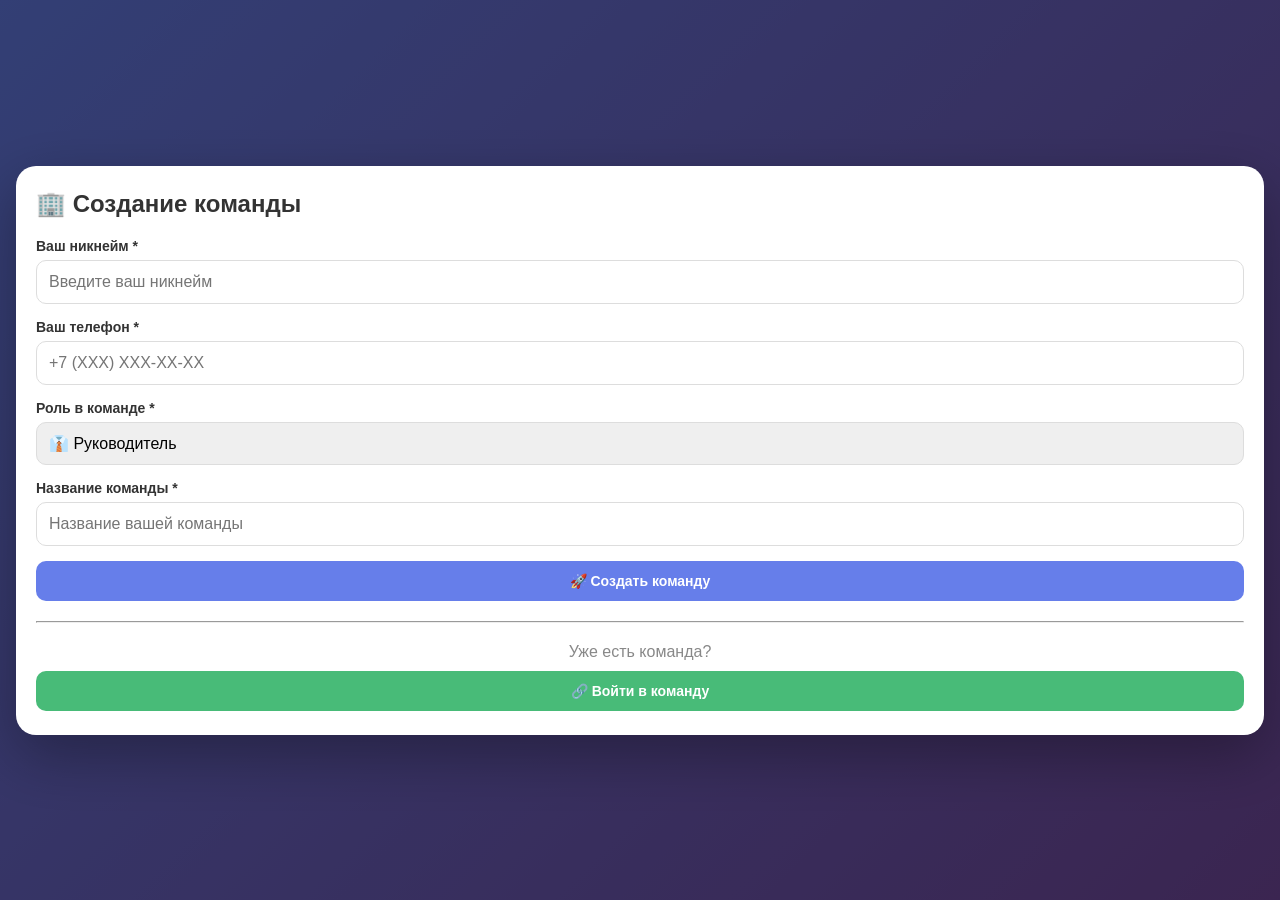
==== index.html @ 63c6baa4 "Rename tracker.html to index.html" ====
<!DOCTYPE html>
<html lang="ru">
<head>
    <meta charset="UTF-8">
    <meta name="viewport" content="width=device-width, initial-scale=1.0, maximum-scale=1.0, user-scalable=yes, viewport-fit=cover">
    <meta name="apple-mobile-web-app-capable" content="yes">
    <meta name="apple-mobile-web-app-status-bar-style" content="black-translucent">
    <title>Трекер задач - Мобильная версия</title>
    <style>
        * {
            margin: 0;
            padding: 0;
            box-sizing: border-box;
            -webkit-tap-highlight-color: transparent;
        }

        body {
            font-family: -apple-system, BlinkMacSystemFont, 'Segoe UI', Roboto, 'Helvetica Neue', Arial, sans-serif;
            background: linear-gradient(135deg, #667eea 0%, #764ba2 100%);
            min-height: 100vh;
            padding: 12px;
        }

        .container {
            max-width: 100%;
            margin: 0 auto;
        }

        /* Auth Modal */
        .modal {
            display: flex;
            position: fixed;
            top: 0;
            left: 0;
            width: 100%;
            height: 100%;
            background: rgba(0,0,0,0.5);
            z-index: 1000;
            justify-content: center;
            align-items: center;
            padding: 16px;
        }

        .modal-content {
            background: white;
            padding: 24px 20px;
            border-radius: 20px;
            max-width: 100%;
            width: 100%;
            max-height: 90vh;
            overflow-y: auto;
            box-shadow: 0 20px 60px rgba(0,0,0,0.3);
        }

        .modal-content h2 {
            margin-bottom: 20px;
            color: #333;
            font-size: 24px;
        }

        /* Header */
        .header {
            background: white;
            border-radius: 15px;
            padding: 16px;
            margin-bottom: 16px;
            box-shadow: 0 4px 15px rgba(0,0,0,0.1);
        }

        .header h1 {
            font-size: 20px;
            margin-bottom: 8px;
        }

        .user-info {
            display: flex;
            flex-wrap: wrap;
            gap: 10px;
            align-items: center;
            justify-content: space-between;
            margin-top: 8px;
        }

        .role-badge {
            padding: 6px 12px;
            border-radius: 20px;
            font-weight: bold;
            font-size: 12px;
            background: #667eea;
            color: white;
            display: inline-block;
        }

        button {
            padding: 12px 16px;
            border-radius: 10px;
            font-size: 14px;
            font-weight: 600;
            background: #667eea;
            color: white;
            border: none;
            cursor: pointer;
            transition: all 0.2s;
            width: 100%;
            -webkit-appearance: none;
        }

        button:active {
            transform: scale(0.98);
        }

        button.danger {
            background: #e53e3e;
        }

        button.success {
            background: #48bb78;
        }

        button.warning {
            background: #ed8936;
        }

        button.secondary {
            background: #718096;
        }

        input, textarea, select {
            padding: 12px;
            border: 1px solid #ddd;
            border-radius: 10px;
            font-size: 16px;
            width: 100%;
            -webkit-appearance: none;
            font-family: inherit;
        }

        textarea {
            resize: vertical;
            min-height: 80px;
        }

        /* Main layout - мобильная версия */
        .main-content {
            display: flex;
            flex-direction: column;
            gap: 16px;
        }

        /* Task sections */
        .task-section {
            background: white;
            border-radius: 15px;
            padding: 16px;
            box-shadow: 0 4px 15px rgba(0,0,0,0.1);
        }

        .task-section h2 {
            font-size: 18px;
            margin-bottom: 16px;
        }

        .task-list {
            max-height: 60vh;
            overflow-y: auto;
            -webkit-overflow-scrolling: touch;
        }

        .task-card {
            background: #f7f9fc;
            border-left: 4px solid #667eea;
            padding: 12px;
            margin-bottom: 12px;
            border-radius: 10px;
            transition: all 0.2s;
        }

        .task-card:active {
            transform: scale(0.99);
        }

        .task-title {
            font-weight: bold;
            font-size: 16px;
            margin-bottom: 6px;
            word-break: break-word;
        }

        .task-description {
            color: #666;
            font-size: 13px;
            margin-bottom: 8px;
            word-break: break-word;
        }

        .task-meta {
            display: flex;
            flex-direction: column;
            gap: 6px;
            font-size: 11px;
            color: #888;
            margin-bottom: 10px;
        }

        .task-meta-row {
            display: flex;
            flex-wrap: wrap;
            gap: 8px;
            align-items: center;
        }

        .task-due {
            color: #e53e3e;
            font-weight: bold;
        }

        .task-status {
            display: inline-block;
            padding: 4px 10px;
            border-radius: 12px;
            font-size: 11px;
            font-weight: bold;
        }

        .status-in-progress {
            background: #fef5e7;
            color: #f39c12;
        }

        .status-done {
            background: #e8f8f5;
            color: #27ae60;
        }

        .task-actions {
            display: flex;
            gap: 8px;
            margin-top: 10px;
            flex-wrap: wrap;
        }

        .task-actions button {
            padding: 8px 12px;
            font-size: 12px;
            width: auto;
            flex: 1;
            min-width: 70px;
        }

        .form-group {
            margin-bottom: 15px;
        }

        .form-group label {
            display: block;
            margin-bottom: 6px;
            font-weight: 600;
            color: #333;
            font-size: 14px;
        }

        .sprint-section {
            background: white;
            border-radius: 15px;
            padding: 16px;
            margin-top: 0;
            box-shadow: 0 4px 15px rgba(0,0,0,0.1);
        }

        .sprint-section h2 {
            font-size: 18px;
            margin-bottom: 12px;
        }

        .sprint-controls {
            display: flex;
            gap: 10px;
            margin-bottom: 12px;
            flex-wrap: wrap;
        }

        .sprint-controls input {
            flex: 1;
            min-width: 150px;
        }

        .sprint-controls button {
            width: auto;
            padding: 12px 20px;
        }

        .sprint-tasks {
            display: flex;
            flex-wrap: wrap;
            gap: 8px;
            margin-top: 12px;
        }

        .sprint-task {
            background: #e8f8f5;
            padding: 8px 12px;
            border-radius: 8px;
            font-size: 13px;
            cursor: pointer;
            transition: all 0.2s;
            flex: 1;
            min-width: 120px;
            display: flex;
            justify-content: space-between;
            align-items: center;
        }

        .sprint-task:active {
            transform: scale(0.98);
        }

        /* Team management */
        .team-section {
            background: white;
            border-radius: 15px;
            padding: 16px;
            margin-top: 16px;
            box-shadow: 0 4px 15px rgba(0,0,0,0.1);
        }

        .team-section h2 {
            font-size: 18px;
            margin-bottom: 12px;
        }

        .members-list {
            margin-top: 12px;
            max-height: 50vh;
            overflow-y: auto;
            -webkit-overflow-scrolling: touch;
        }

        .member-item {
            display: flex;
            justify-content: space-between;
            align-items: center;
            padding: 12px;
            margin-bottom: 8px;
            background: #f7f9fc;
            border-radius: 10px;
            border-left: 3px solid #667eea;
        }

        .member-info {
            flex: 1;
        }

        .member-info strong {
            font-size: 14px;
        }

        .member-role {
            font-size: 11px;
            color: #888;
            margin-top: 3px;
        }

        .member-item button {
            width: auto;
            padding: 6px 12px;
            font-size: 12px;
        }

        .add-member-form {
            margin-top: 16px;
            padding: 16px;
            background: #f7f9fc;
            border-radius: 12px;
        }

        .add-member-form h3 {
            font-size: 16px;
            margin-bottom: 12px;
        }

        .hidden {
            display: none;
        }

        .team-info {
            font-size: 12px;
            color: #888;
            word-break: break-all;
        }

        .user-details {
            font-size: 12px;
            font-weight: normal;
            word-break: break-word;
        }

        /* Адаптация для очень маленьких экранов */
        @media (max-width: 480px) {
            body {
                padding: 8px;
            }
            
            .header h1 {
                font-size: 18px;
            }
            
            .task-actions button {
                font-size: 11px;
                padding: 6px 10px;
            }
            
            .sprint-controls {
                flex-direction: column;
            }
            
            .sprint-controls button {
                width: 100%;
            }
            
            .member-item {
                flex-direction: column;
                gap: 8px;
            }
            
            .member-item button {
                width: 100%;
            }
        }

        /* Улучшенная прокрутка */
        .task-list::-webkit-scrollbar,
        .members-list::-webkit-scrollbar {
            width: 4px;
        }
        
        .task-list::-webkit-scrollbar-track,
        .members-list::-webkit-scrollbar-track {
            background: #f1f1f1;
            border-radius: 10px;
        }
        
        .task-list::-webkit-scrollbar-thumb,
        .members-list::-webkit-scrollbar-thumb {
            background: #888;
            border-radius: 10px;
        }
    </style>
</head>
<body>
    <div id="app">
        <!-- Модальное окно авторизации/создания команды -->
        <div id="authModal" class="modal">
            <div class="modal-content">
                <h2>🏢 Создание команды</h2>
                <div class="form-group">
                    <label>Ваш никнейм *</label>
                    <input type="text" id="userNickname" placeholder="Введите ваш никнейм">
                </div>
                <div class="form-group">
                    <label>Ваш телефон *</label>
                    <input type="tel" id="userPhone" placeholder="+7 (XXX) XXX-XX-XX">
                </div>
                <div class="form-group">
                    <label>Роль в команде *</label>
                    <select id="userRole">
                        <option value="manager">👔 Руководитель</option>
                        <option value="executor">👤 Исполнитель</option>
                    </select>
                </div>
                <div class="form-group">
                    <label>Название команды *</label>
                    <input type="text" id="teamName" placeholder="Название вашей команды">
                </div>
                <button onclick="createTeam()" style="width: 100%;">🚀 Создать команду</button>
                
                <div style="margin-top: 20px; text-align: center;">
                    <hr style="margin: 20px 0;">
                    <p style="color: #888;">Уже есть команда?</p>
                    <button onclick="showJoinTeam()" class="success" style="margin-top: 10px;">🔗 Войти в команду</button>
                </div>
            </div>
        </div>

        <!-- Основной интерфейс -->
        <div id="mainApp" class="hidden">
            <div class="container">
                <div class="header">
                    <div>
                        <h1>📋 Трекер задач</h1>
                        <div class="team-info" id="teamInfo"></div>
                    </div>
                    <div class="user-info">
                        <span class="role-badge" id="roleBadge"></span>
                        <div class="user-details" id="userInfo"></div>
                        <button onclick="logout()" class="danger" style="width: auto; padding: 8px 16px;">🚪</button>
                    </div>
                </div>

                <div class="main-content">
                    <div class="task-section">
                        <h2>➕ Создать задачу</h2>
                        <form id="taskForm">
                            <div class="form-group">
                                <label>Название задачи *</label>
                                <input type="text" id="taskTitle" required>
                            </div>
                            <div class="form-group">
                                <label>Описание</label>
                                <textarea id="taskDesc" rows="3"></textarea>
                            </div>
                            <div class="form-group">
                                <label>Срок выполнения</label>
                                <input type="date" id="taskDue">
                            </div>
                            <div class="form-group" id="assigneeGroup">
                                <label>Исполнитель</label>
                                <select id="taskAssignee"></select>
                            </div>
                            <button type="submit">Создать задачу</button>
                        </form>
                    </div>

                    <div class="task-section">
                        <h2>📝 Все задачи</h2>
                        <div id="taskList" class="task-list"></div>
                    </div>
                </div>

                <div class="sprint-section">
                    <h2>🏃 Спринт</h2>
                    <div class="sprint-controls">
                        <input type="text" id="sprintName" placeholder="Название спринта">
                        <button onclick="updateSprint()">Обновить</button>
                    </div>
                    <div id="sprintInfo" style="margin-top: 5px; font-size: 13px;"></div>
                    <div id="sprintTasks" class="sprint-tasks"></div>
                </div>

                <!-- Управление командой (только для руководителя) -->
                <div id="teamManagement" class="team-section hidden">
                    <h2>👥 Управление командой</h2>
                    <div class="members-list" id="membersList"></div>
                    
                    <div class="add-member-form">
                        <h3>➕ Добавить исполнителя</h3>
                        <div class="form-group">
                            <label>Никнейм исполнителя *</label>
                            <input type="text" id="newMemberNickname" placeholder="Введите никнейм">
                        </div>
                        <div class="form-group">
                            <label>Телефон исполнителя *</label>
                            <input type="tel" id="newMemberPhone" placeholder="+7 (XXX) XXX-XX-XX">
                        </div>
                        <button onclick="addTeamMember()" class="success">Добавить в команду</button>
                    </div>
                </div>
            </div>
        </div>
    </div>

    <script>
        // ========== Глобальные переменные ==========
        let currentTeam = null;
        let currentUser = null;
        let tasks = [];
        let sprint = { name: "Спринт 1", tasks: [] };

        // ========== Управление командой ==========
        function createTeam() {
            const nickname = document.getElementById('userNickname').value.trim();
            const phone = document.getElementById('userPhone').value.trim();
            const role = document.getElementById('userRole').value;
            const teamName = document.getElementById('teamName').value.trim();

            if (!nickname || !phone || !teamName) {
                alert('Пожалуйста, заполните все поля');
                return;
            }

            const teamId = 'team_' + Date.now();
            currentTeam = {
                id: teamId,
                name: teamName,
                members: [{
                    id: 'user_' + Date.now(),
                    nickname: nickname,
                    phone: phone,
                    role: role,
                    isOnline: true,
                    addedBy: 'system'
                }]
            };

            currentUser = currentTeam.members[0];
            
            saveTeamToLocalStorage();
            initApp();
        }

        function showJoinTeam() {
            const modalContent = document.querySelector('.modal-content');
            modalContent.innerHTML = `
                <h2>🔗 Вход в команду</h2>
                <div class="form-group">
                    <label>Ваш никнейм *</label>
                    <input type="text" id="joinNickname" placeholder="Введите ваш никнейм">
                </div>
                <div class="form-group">
                    <label>Ваш телефон *</label>
                    <input type="tel" id="joinPhone" placeholder="+7 (XXX) XXX-XX-XX">
                </div>
                <div class="form-group">
                    <label>Код команды *</label>
                    <input type="text" id="teamCode" placeholder="Введите код команды">
                </div>
                <button onclick="joinTeam()" style="width: 100%;">🔗 Войти в команду</button>
                <button onclick="location.reload()" style="width: 100%; margin-top: 10px;" class="secondary">◀ Назад</button>
            `;
        }

        function joinTeam() {
            const nickname = document.getElementById('joinNickname').value.trim();
            const phone = document.getElementById('joinPhone').value.trim();
            const teamCode = document.getElementById('teamCode').value.trim();

            if (!nickname || !phone || !teamCode) {
                alert('Пожалуйста, заполните все поля');
                return;
            }

            const teams = getAllTeams();
            const team = teams.find(t => t.id === teamCode);
            
            if (!team) {
                alert('Команда не найдена. Проверьте код команды.');
                return;
            }

            const existingUser = team.members.find(m => m.phone === phone);
            if (existingUser) {
                alert('Пользователь с таким телефоном уже в команде');
                return;
            }

            currentTeam = team;
            currentUser = {
                id: 'user_' + Date.now(),
                nickname: nickname,
                phone: phone,
                role: 'executor',
                isOnline: true,
                addedBy: 'self'
            };
            
            currentTeam.members.push(currentUser);
            saveTeamToLocalStorage();
            initApp();
        }

        function addTeamMember() {
            if (currentUser.role !== 'manager') {
                alert('Только руководитель может добавлять участников');
                return;
            }

            const nickname = document.getElementById('newMemberNickname').value.trim();
            const phone = document.getElementById('newMemberPhone').value.trim();

            if (!nickname || !phone) {
                alert('Заполните все поля');
                return;
            }

            const existingUser = currentTeam.members.find(m => m.phone === phone);
            if (existingUser) {
                alert('Пользователь с таким телефоном уже в команде');
                return;
            }

            const newMember = {
                id: 'user_' + Date.now(),
                nickname: nickname,
                phone: phone,
                role: 'executor',
                isOnline: true,
                addedBy: currentUser.nickname,
                addedAt: new Date().toISOString()
            };

            currentTeam.members.push(newMember);
            saveTeamToLocalStorage();
            
            document.getElementById('newMemberNickname').value = '';
            document.getElementById('newMemberPhone').value = '';
            
            updateUI();
            renderAll();
            renderTeamMembers();
            
            alert(`Исполнитель ${nickname} добавлен в команду!`);
        }

        function removeTeamMember(memberId) {
            if (currentUser.role !== 'manager') {
                alert('Только руководитель может удалять участников');
                return;
            }

            const member = currentTeam.members.find(m => m.id === memberId);
            if (!member) return;

            if (member.role === 'manager') {
                alert('Нельзя удалить руководителя команды');
                return;
            }

            if (confirm(`Удалить ${member.nickname} из команды?`)) {
                currentTeam.members = currentTeam.members.filter(m => m.id !== memberId);
                
                tasks.forEach(task => {
                    if (task.assignee === member.nickname) {
                        task.assignee = 'Не назначен';
                    }
                });
                
                saveTeamToLocalStorage();
                saveAllData();
                updateUI();
                renderAll();
                renderTeamMembers();
                
                alert(`Исполнитель ${member.nickname} удален из команды`);
            }
        }

        function getAllTeams() {
            const teams = [];
            for (let i = 0; i < localStorage.length; i++) {
                const key = localStorage.key(i);
                if (key && key.startsWith('team_')) {
                    const team = JSON.parse(localStorage.getItem(key));
                    if (team) teams.push(team);
                }
            }
            return teams;
        }

        function saveTeamToLocalStorage() {
            if (currentTeam) {
                localStorage.setItem(currentTeam.id, JSON.stringify(currentTeam));
                localStorage.setItem('currentTeamId', currentTeam.id);
                localStorage.setItem('currentUserId', currentUser.id);
            }
        }

        function loadTeamFromLocalStorage() {
            const teamId = localStorage.getItem('currentTeamId');
            const userId = localStorage.getItem('currentUserId');
            
            if (teamId && userId) {
                const team = JSON.parse(localStorage.getItem(teamId));
                if (team) {
                    currentTeam = team;
                    currentUser = team.members.find(m => m.id === userId);
                    
                    if (!currentUser) {
                        localStorage.removeItem('currentTeamId');
                        localStorage.removeItem('currentUserId');
                        return false;
                    }
                    
                    const storedTasks = localStorage.getItem(`tasks_${teamId}`);
                    if (storedTasks) tasks = JSON.parse(storedTasks);
                    
                    const storedSprint = localStorage.getItem(`sprint_${teamId}`);
                    if (storedSprint) sprint = JSON.parse(storedSprint);
                    
                    return true;
                }
            }
            return false;
        }

        // ========== Инициализация приложения ==========
        function initApp() {
            if (loadTeamFromLocalStorage()) {
                document.getElementById('authModal').classList.add('hidden');
                document.getElementById('mainApp').classList.remove('hidden');
                updateUI();
                renderAll();
                if (currentUser.role === 'manager') {
                    renderTeamMembers();
                    document.getElementById('teamManagement').classList.remove('hidden');
                }
            }
        }

        function updateUI() {
            const roleBadge = document.getElementById('roleBadge');
            const userInfo = document.getElementById('userInfo');
            const teamInfo = document.getElementById('teamInfo');
            const assigneeSelect = document.getElementById('taskAssignee');
            
            if (currentUser.role === 'manager') {
                roleBadge.textContent = '👔 Руководитель';
                roleBadge.style.background = '#667eea';
                document.getElementById('assigneeGroup').style.display = 'block';
                
                assigneeSelect.innerHTML = '<option value="">Выберите исполнителя</option>';
                currentTeam.members.forEach(member => {
                    if (member.id !== currentUser.id) {
                        assigneeSelect.innerHTML += `<option value="${member.nickname}">${member.nickname}</option>`;
                    }
                });
                assigneeSelect.innerHTML += `<option value="${currentUser.nickname}">${currentUser.nickname} (Я)</option>`;
            } else {
                roleBadge.textContent = '👤 Исполнитель';
                roleBadge.style.background = '#48bb78';
                document.getElementById('assigneeGroup').style.display = 'none';
            }
            
            userInfo.textContent = `${currentUser.nickname}`;
            teamInfo.innerHTML = `🏢 ${currentTeam.name}<br>🔑 Код: ${currentTeam.id}<br>👥 Участников: ${currentTeam.members.length}`;
        }

        function renderTeamMembers() {
            const membersList = document.getElementById('membersList');
            
            if (!membersList) return;
            
            const managers = currentTeam.members.filter(m => m.role === 'manager');
            const executors = currentTeam.members.filter(m => m.role === 'executor');
            
            membersList.innerHTML = `
                <h3>👔 Руководители</h3>
                ${managers.map(member => `
                    <div class="member-item">
                        <div class="member-info">
                            <strong>${escapeHtml(member.nickname)}</strong>
                            <div class="member-role">${member.phone}</div>
                        </div>
                    </div>
                `).join('')}
                
                <h3 style="margin-top: 15px;">👤 Исполнители (${executors.length})</h3>
                ${executors.map(member => `
                    <div class="member-item">
                        <div class="member-info">
                            <strong>${escapeHtml(member.nickname)}</strong>
                            <div class="member-role">${member.phone}</div>
                            <div class="member-role">Добавлен: ${member.addedBy === 'self' ? 'самостоятельно' : member.addedBy}</div>
                        </div>
                        <button onclick="removeTeamMember('${member.id}')" class="danger">✖️</button>
                    </div>
                `).join('')}
            `;
        }

        function saveAllData() {
            localStorage.setItem(`tasks_${currentTeam.id}`, JSON.stringify(tasks));
            localStorage.setItem(`sprint_${currentTeam.id}`, JSON.stringify(sprint));
            saveTeamToLocalStorage();
        }

        // ========== Управление задачами ==========
        function createTask() {
            const title = document.getElementById('taskTitle').value;
            const desc = document.getElementById('taskDesc').value;
            const dueDate = document.getElementById('taskDue').value;
            
            if (!title) {
                alert('Введите название задачи');
                return;
            }
            
            let assignee = '';
            if (currentUser.role === 'manager') {
                assignee = document.getElementById('taskAssignee').value;
                if (!assignee) {
                    alert('Выберите исполнителя');
                    return;
                }
            } else {
                assignee = currentUser.nickname;
            }
            
            const newTask = {
                id: Date.now().toString(),
                title: title,
                description: desc,
                dueDate: dueDate,
                status: 'in_progress',
                assignee: assignee,
                createdBy: currentUser.nickname,
                createdByRole: currentUser.role,
                createdAt: Date.now(),
                updatedAt: Date.now()
            };
            
            tasks.push(newTask);
            saveAllData();
            renderAll();
            
            document.getElementById('taskForm').reset();
        }

        function updateTaskStatus(taskId, newStatus) {
            const task = tasks.find(t => t.id === taskId);
            if (task) {
                task.status = newStatus;
                task.updatedAt = Date.now();
                saveAllData();
                renderAll();
            }
        }

        function assignToSelf(taskId) {
            const task = tasks.find(t => t.id === taskId);
            if (task && currentUser.role === 'executor') {
                task.assignee = currentUser.nickname;
                task.updatedAt = Date.now();
                saveAllData();
                renderAll();
            }
        }

        function deleteTask(taskId) {
            if (confirm('Удалить задачу?')) {
                tasks = tasks.filter(t => t.id !== taskId);
                sprint.tasks = sprint.tasks.filter(id => id !== taskId);
                saveAllData();
                renderAll();
            }
        }

        function addToSprint(taskId) {
            if (!sprint.tasks.includes(taskId)) {
                sprint.tasks.push(taskId);
                saveAllData();
                renderAll();
            }
        }

        function removeFromSprint(taskId) {
            sprint.tasks = sprint.tasks.filter(id => id !== taskId);
            saveAllData();
            renderAll();
        }

        function updateSprint() {
            const newName = document.getElementById('sprintName').value;
            if (newName) sprint.name = newName;
            saveAllData();
            renderAll();
        }

        function logout() {
            localStorage.removeItem('currentTeamId');
            localStorage.removeItem('currentUserId');
            location.reload();
        }

        // ========== Рендеринг ==========
        function renderAll() {
            renderTaskList();
            renderSprint();
            if (currentUser.role === 'manager') {
                renderTeamMembers();
            }
        }

        function renderTaskList() {
            const taskListDiv = document.getElementById('taskList');
            
            if (tasks.length === 0) {
                taskListDiv.innerHTML = '<p style="text-align: center; color: #888; padding: 20px;">Нет задач. Создайте первую задачу!</p>';
                return;
            }
            
            let filteredTasks = tasks;
            if (currentUser.role === 'executor') {
                filteredTasks = tasks.filter(t => t.assignee === currentUser.nickname);
            }
            
            taskListDiv.innerHTML = filteredTasks.map(task => `
                <div class="task-card">
                    <div class="task-title">${escapeHtml(task.title)}</div>
                    <div class="task-description">${escapeHtml(task.description || 'Нет описания')}</div>
                    <div class="task-meta">
                        <div class="task-meta-row">
                            <span>👤 ${escapeHtml(task.assignee)}</span>
                            <span>👔 ${escapeHtml(task.createdBy)}</span>
                        </div>
                        <div class="task-meta-row">
                            ${task.dueDate ? `<span class="task-due">📅 ${task.dueDate} ${isOverdue(task.dueDate) ? '⚠️' : ''}</span>` : ''}
                            <span class="task-status ${task.status === 'in_progress' ? 'status-in-progress' : 'status-done'}">
                                ${task.status === 'in_progress' ? 'В работе' : 'Выполнено'}
                            </span>
                        </div>
                    </div>
                    <div class="task-actions">
                        ${task.status === 'in_progress' ? 
                            `<button onclick="updateTaskStatus('${task.id}', 'done')">✅ Завершить</button>` :
                            `<button onclick="updateTaskStatus('${task.id}', 'in_progress')">🔄 Вернуть</button>`
                        }
                        ${currentUser.role === 'executor' && task.assignee !== currentUser.nickname && task.assignee !== 'Не назначен' ?
                            `<button onclick="assignToSelf('${task.id}')">📌 Назначить себе</button>` : ''
                        }
                        ${(currentUser.role === 'manager' || task.createdBy === currentUser.nickname) ?
                            `<button onclick="addToSprint('${task.id}')">🏃 В спринт</button>
                             <button onclick="deleteTask('${task.id}')" class="danger">🗑️</button>` :
                            ''
                        }
                    </div>
                </div>
            `).join('');
        }

        function renderSprint() {
            const sprintInfo = document.getElementById('sprintInfo');
            const sprintTasksDiv = document.getElementById('sprintTasks');
            const sprintNameInput = document.getElementById('sprintName');
            
            sprintNameInput.value = sprint.name;
            sprintInfo.innerHTML = `<strong>${escapeHtml(sprint.name)}</strong> | Задач: ${sprint.tasks.length}`;
            
            const sprintTaskObjects = sprint.tasks
                .map(taskId => tasks.find(t => t.id === taskId))
                .filter(task => task);
            
            if (sprintTaskObjects.length === 0) {
                sprintTasksDiv.innerHTML = '<p style="color: #888; text-align: center;">Нет задач в спринте</p>';
                return;
            }
            
            sprintTasksDiv.innerHTML = sprintTaskObjects.map(task => `
                <div class="sprint-task">
                    <span><strong>${escapeHtml(task.title)}</strong><br><small>${task.status === 'in_progress' ? 'В работе' : 'Выполнено'}</small></span>
                    <button onclick="removeFromSprint('${task.id}')" class="danger" style="width: auto; padding: 4px 8px;">✖️</button>
                </div>
            `).join('');
        }

        function isOverdue(dueDate) {
            if (!dueDate) return false;
            const today = new Date().toISOString().split('T')[0];
            return dueDate < today;
        }

        function escapeHtml(str) {
            if (!str) return '';
            return str
                .replace(/&/g, '&amp;')
                .replace(/</g, '&lt;')
                .replace(/>/g, '&gt;')
                .replace(/"/g, '&quot;')
                .replace(/'/g, '&#39;');
        }

        // Настройка обработчиков событий
        document.addEventListener('DOMContentLoaded', () => {
            document.getElementById('taskForm')?.addEventListener('submit', (e) => {
                e.preventDefault();
                createTask();
            });
            initApp();
        });
    </script>
</body>
</html>
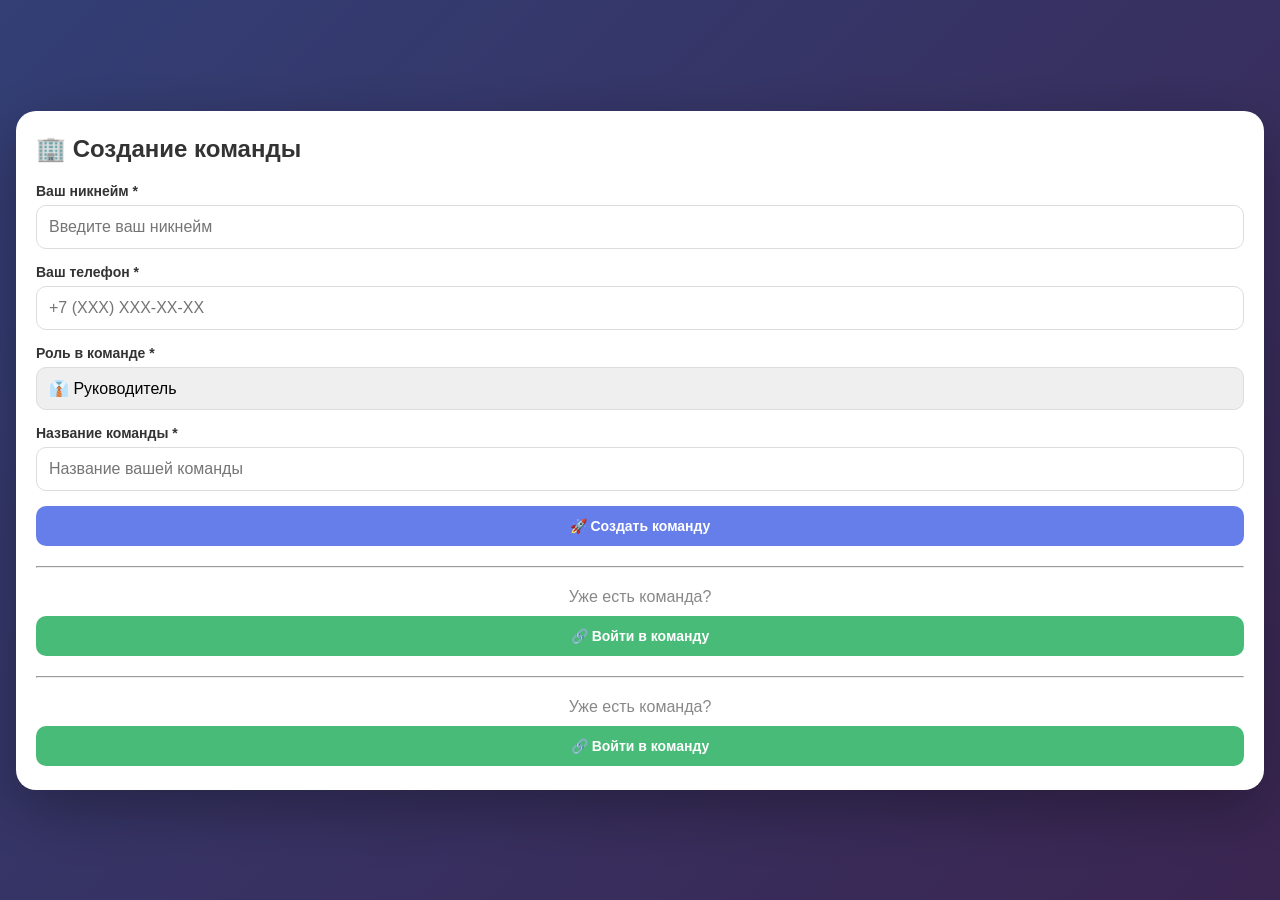
==== commit f9f168fc: "Update index.html" ====
--- a/index.html
+++ b/index.html
@@ -444,6 +444,44 @@
             background: #888;
             border-radius: 10px;
         }
+
+        .team-card {
+    background: white;
+    padding: 12px;
+    margin: 8px 0;
+    border-radius: 10px;
+    box-shadow: 0 2px 5px rgba(0,0,0,0.1);
+}
+
+.modal {
+    display: flex;
+    position: fixed;
+    top: 0;
+    left: 0;
+    width: 100%;
+    height: 100%;
+    background: rgba(0,0,0,0.5);
+    z-index: 1000;
+    justify-content: center;
+    align-items: center;
+    padding: 16px;
+}
+
+.modal.hidden {
+    display: none;
+}
+.assignee-group {
+    border: 1px solid #e0e0e0;
+    border-radius: 12px;
+    padding: 15px;
+    background: #f9f9f9;
+}
+
+.tasks-for-assignee {
+    display: flex;
+    flex-direction: column;
+    gap: 12px;
+}
     </style>
 </head>
 <body>
@@ -478,6 +516,12 @@
                     <p style="color: #888;">Уже есть команда?</p>
                     <button onclick="showJoinTeam()" class="success" style="margin-top: 10px;">🔗 Войти в команду</button>
                 </div>
+                <div style="margin-top: 20px; text-align: center;">
+    <hr style="margin: 20px 0;">
+    <p style="color: #888;">Уже есть команда?</p>
+    <button onclick="showJoinTeam()" class="success" style="margin-top: 10px;">🔗 Войти в команду</button>
+</div>
+
             </div>
         </div>
 
@@ -541,6 +585,9 @@
                     <h2>👥 Управление командой</h2>
                     <div class="members-list" id="membersList"></div>
                     
+                    <button onclick="showAvailableTeams()" class="secondary" style="margin-top: 15px;">
+                        👥 Просмотреть все команды
+                    </button>
                     <div class="add-member-form">
                         <h3>➕ Добавить исполнителя</h3>
                         <div class="form-group">
@@ -619,86 +666,103 @@
         }
 
         function joinTeam() {
-            const nickname = document.getElementById('joinNickname').value.trim();
-            const phone = document.getElementById('joinPhone').value.trim();
-            const teamCode = document.getElementById('teamCode').value.trim();
-
-            if (!nickname || !phone || !teamCode) {
-                alert('Пожалуйста, заполните все поля');
-                return;
-            }
-
-            const teams = getAllTeams();
-            const team = teams.find(t => t.id === teamCode);
-            
-            if (!team) {
-                alert('Команда не найдена. Проверьте код команды.');
-                return;
-            }
-
-            const existingUser = team.members.find(m => m.phone === phone);
-            if (existingUser) {
-                alert('Пользователь с таким телефоном уже в команде');
-                return;
-            }
-
-            currentTeam = team;
-            currentUser = {
-                id: 'user_' + Date.now(),
-                nickname: nickname,
-                phone: phone,
-                role: 'executor',
-                isOnline: true,
-                addedBy: 'self'
-            };
-            
-            currentTeam.members.push(currentUser);
+    const nickname = document.getElementById('joinNickname').value.trim();
+    const phone = document.getElementById('joinPhone').value.trim();
+    const teamCode = document.getElementById('teamCode').value.trim();
+
+    if (!nickname || !phone || !teamCode) {
+        alert('Пожалуйста, заполните все поля');
+        return;
+    }
+
+    const teams = getAllTeams();
+    const team = teams.find(t => t.id === teamCode);
+
+    if (!team) {
+        alert('Команда не найдена. Проверьте код команды.');
+        return;
+    }
+
+    // Ищем существующего пользователя по телефону
+    const existingUser = team.members.find(m => m.phone === phone);
+
+    if (existingUser) {
+        // Если пользователь уже есть — просто авторизуем его
+        currentTeam = team;
+        currentUser = existingUser;
+
+        // Обновляем никнейм, если он изменился
+        if (existingUser.nickname !== nickname) {
+            existingUser.nickname = nickname;
             saveTeamToLocalStorage();
-            initApp();
-        }
-
-        function addTeamMember() {
-            if (currentUser.role !== 'manager') {
-                alert('Только руководитель может добавлять участников');
-                return;
-            }
-
-            const nickname = document.getElementById('newMemberNickname').value.trim();
-            const phone = document.getElementById('newMemberPhone').value.trim();
-
-            if (!nickname || !phone) {
-                alert('Заполните все поля');
-                return;
-            }
-
-            const existingUser = currentTeam.members.find(m => m.phone === phone);
-            if (existingUser) {
-                alert('Пользователь с таким телефоном уже в команде');
-                return;
-            }
-
-            const newMember = {
-                id: 'user_' + Date.now(),
-                nickname: nickname,
-                phone: phone,
-                role: 'executor',
-                isOnline: true,
-                addedBy: currentUser.nickname,
-                addedAt: new Date().toISOString()
-            };
-
-            currentTeam.members.push(newMember);
-            saveTeamToLocalStorage();
-            
-            document.getElementById('newMemberNickname').value = '';
-            document.getElementById('newMemberPhone').value = '';
-            
-            updateUI();
-            renderAll();
-            renderTeamMembers();
-            
-            alert(`Исполнитель ${nickname} добавлен в команду!`);
-        }
+        }
+
+        saveTeamToLocalStorage(); // Сохраняем изменения, если меняли никнейм
+        initApp();
+        return;
+    }
+
+    // Если пользователя нет — создаём нового
+    currentTeam = team;
+    currentUser = {
+        id: 'user_' + Date.now(),
+        nickname: nickname,
+        phone: phone,
+        role: 'executor',
+        isOnline: true,
+        addedBy: 'self'
+    };
+
+    currentTeam.members.push(currentUser);
+    saveTeamToLocalStorage();
+    initApp();
+}
+
+function addTeamMember() {
+    if (currentUser.role !== 'manager') {
+        alert('Только руководитель может добавлять участников');
+        return;
+    }
+
+    const nickname = document.getElementById('newMemberNickname').value.trim();
+    const phone = document.getElementById('newMemberPhone').value.trim();
+
+    if (!nickname || !phone) {
+        alert('Заполните все поля');
+        return;
+    }
+
+    // Проверка на дубликат по телефону
+    const existingUser = currentTeam.members.find(m => m.phone === phone);
+    if (existingUser) {
+        alert('Пользователь с таким телефоном уже в команде');
+        return;
+    }
+
+    const newMember = {
+        id: 'user_' + Date.now(),
+        nickname: nickname,
+        phone: phone,
+        role: 'executor',
+        isOnline: true,
+        addedBy: currentUser.nickname,
+        addedAt: new Date().toISOString()
+    };
+
+    currentTeam.members.push(newMember);
+    saveTeamToLocalStorage();
+
+    // Очищаем поля формы
+    document.getElementById('newMemberNickname').value = '';
+    document.getElementById('newMemberPhone').value = '';
+
+    updateUI();
+    renderAll();
+    renderTeamMembers();
+
+    alert(`Исполнитель ${nickname} добавлен в команду!`);
+}
+
 
         function removeTeamMember(memberId) {
             if (currentUser.role !== 'manager') {
@@ -954,11 +1018,13 @@
             renderAll();
         }
 
-        function logout() {
-            localStorage.removeItem('currentTeamId');
-            localStorage.removeItem('currentUserId');
-            location.reload();
-        }
+      function logout() {
+    localStorage.removeItem('currentTeamId');
+    localStorage.removeItem('currentUserId');
+    // Не удаляем данные команды — они нужны для повторного входа
+    location.reload();
+}
+
 
         // ========== Рендеринг ==========
         function renderAll() {
@@ -970,51 +1036,63 @@
         }
 
         function renderTaskList() {
-            const taskListDiv = document.getElementById('taskList');
-            
-            if (tasks.length === 0) {
-                taskListDiv.innerHTML = '<p style="text-align: center; color: #888; padding: 20px;">Нет задач. Создайте первую задачу!</p>';
-                return;
-            }
-            
-            let filteredTasks = tasks;
-            if (currentUser.role === 'executor') {
-                filteredTasks = tasks.filter(t => t.assignee === currentUser.nickname);
-            }
-            
-            taskListDiv.innerHTML = filteredTasks.map(task => `
+    const taskListDiv = document.getElementById('taskList');
+    const groupedTasks = groupTasksByAssignee();
+
+    let html = '';
+
+    Object.keys(groupedTasks).forEach(assignee => {
+        const tasksForAssignee = groupedTasks[assignee];
+
+        html += `
+            <div class="assignee-group" style="margin-bottom: 20px;">
+                <h3 style="color: #333; font-size: 16px; margin-bottom: 10px;">👤 ${escapeHtml(assignee)}</h3>
+                <div class="tasks-for-assignee">
+        `;
+
+        tasksForAssignee.forEach(task => {
+            html += `
                 <div class="task-card">
                     <div class="task-title">${escapeHtml(task.title)}</div>
                     <div class="task-description">${escapeHtml(task.description || 'Нет описания')}</div>
                     <div class="task-meta">
-                        <div class="task-meta-row">
-                            <span>👤 ${escapeHtml(task.assignee)}</span>
-                            <span>👔 ${escapeHtml(task.createdBy)}</span>
-                        </div>
-                        <div class="task-meta-row">
-                            ${task.dueDate ? `<span class="task-due">📅 ${task.dueDate} ${isOverdue(task.dueDate) ? '⚠️' : ''}</span>` : ''}
-                            <span class="task-status ${task.status === 'in_progress' ? 'status-in-progress' : 'status-done'}">
-                                ${task.status === 'in_progress' ? 'В работе' : 'Выполнено'}
-                            </span>
-                        </div>
-                    </div>
-                    <div class="task-actions">
-                        ${task.status === 'in_progress' ? 
-                            `<button onclick="updateTaskStatus('${task.id}', 'done')">✅ Завершить</button>` :
-                            `<button onclick="updateTaskStatus('${task.id}', 'in_progress')">🔄 Вернуть</button>`
-                        }
-                        ${currentUser.role === 'executor' && task.assignee !== currentUser.nickname && task.assignee !== 'Не назначен' ?
-                            `<button onclick="assignToSelf('${task.id}')">📌 Назначить себе</button>` : ''
-                        }
-                        ${(currentUser.role === 'manager' || task.createdBy === currentUser.nickname) ?
-                            `<button onclick="addToSprint('${task.id}')">🏃 В спринт</button>
-                             <button onclick="deleteTask('${task.id}')" class="danger">🗑️</button>` :
-                            ''
-                        }
-                    </div>
-                </div>
-            `).join('');
-        }
+                <div class="task-meta-row">
+                    <span>👔 ${escapeHtml(task.createdBy)}</span>
+                </div>
+                <div class="task-meta-row">
+                    ${task.dueDate ? `<span class="task-due">📅 ${task.dueDate} ${isOverdue(task.dueDate) ? '⚠️' : ''}</span>` : ''}
+            <span class="task-status ${task.status === 'in_progress' ? 'status-in-progress' : 'status-done'}">
+                ${task.status === 'in_progress' ? 'В работе' : 'Выполнено'}
+            </span>
+        </div>
+            </div>
+            <div class="task-actions">
+                ${task.status === 'in_progress' ?
+                    `<button onclick="updateTaskStatus('${task.id}', 'done')">✅ Завершить</button>` :
+            `<button onclick="updateTaskStatus('${task.id}', 'in_progress')">🔄 Вернуть</button>`
+        }
+        ${currentUser.role === 'executor' && task.assignee !== currentUser.nickname && task.assignee !== 'Не назначен' ?
+            `<button onclick="assignToSelf('${task.id}')">📌 Назначить себе</button>` : ''
+        }
+        ${(currentUser.role === 'manager' || task.createdBy === currentUser.nickname) ?
+            `<button onclick="addToSprint('${task.id}')">🏃 В спринт</button>
+             <button onclick="deleteTask('${task.id}')" class="danger">🗑️</button>` :
+            ''
+        }
+            </div>
+        </div>
+            `;
+        });
+
+        html += `</div></div>`;
+    });
+
+    if (html === '') {
+        taskListDiv.innerHTML = '<p style="text-align: center; color: #888; padding: 20px;">Нет задач. Создайте первую задачу!</p>';
+    } else {
+        taskListDiv.innerHTML = html;
+    }
+}
 
         function renderSprint() {
             const sprintInfo = document.getElementById('sprintInfo');
@@ -1065,6 +1143,84 @@
             });
             initApp();
         });
+
+        function showAvailableTeams() {
+    const teams = getAllTeams();
+    
+    if (teams.length === 0) {
+        alert('Команды не найдены');
+        return;
+    }
+
+    let teamsList = '<h3>🏢 Доступные команды</h3>';
+    teams.forEach(team => {
+        teamsList += `
+            <div class="team-card" style="background: white; padding: 12px; margin: 8px 0; border-radius: 10px;">
+                <strong>${escapeHtml(team.name)}</strong><br>
+                <small>Код: ${team.id}</small><br>
+                <small>Участников: ${team.members.length}</small>
+            </div>
+        `;
+    });
+
+    // Показываем модальное окно с командами
+    showTeamsModal(teamsList);
+}
+
+function showTeamsModal(content) {
+    let modal = document.getElementById('teamsModal');
+    if (!modal) {
+        modal = document.createElement('div');
+        modal.id = 'teamsModal';
+        modal.className = 'modal';
+        document.body.appendChild(modal);
+    }
+
+    modal.innerHTML = `
+        <div class="modal-content">
+            <h2>👥 Все команды</h2>
+            ${content}
+            <button onclick="closeTeamsModal()" style="margin-top: 15px;" class="secondary">Закрыть</button>
+        </div>
+    `;
+    modal.classList.remove('hidden');
+}
+
+function closeTeamsModal() {
+    document.getElementById('teamsModal').classList.add('hidden');
+}
+
+function getAllTeams(excludeCurrent = true) {
+    const teams = [];
+    const currentTeamId = localStorage.getItem('currentTeamId');
+
+    for (let i = 0; i < localStorage.length; i++) {
+        const key = localStorage.key(i);
+        if (key && key.startsWith('team_')) {
+            // Пропускаем текущую команду, если нужно
+            if (excludeCurrent && key === currentTeamId) continue;
+
+            const team = JSON.parse(localStorage.getItem(key));
+            if (team) teams.push(team);
+        }
+    }
+    return teams;
+}
+function groupTasksByAssignee() {
+    const groupedTasks = {};
+
+    tasks.forEach(task => {
+        const assignee = task.assignee || 'Не назначен';
+
+        if (!groupedTasks[assignee]) {
+            groupedTasks[assignee] = [];
+        }
+
+        groupedTasks[assignee].push(task);
+    });
+
+    return groupedTasks;
+}
     </script>
 </body>
 </html>
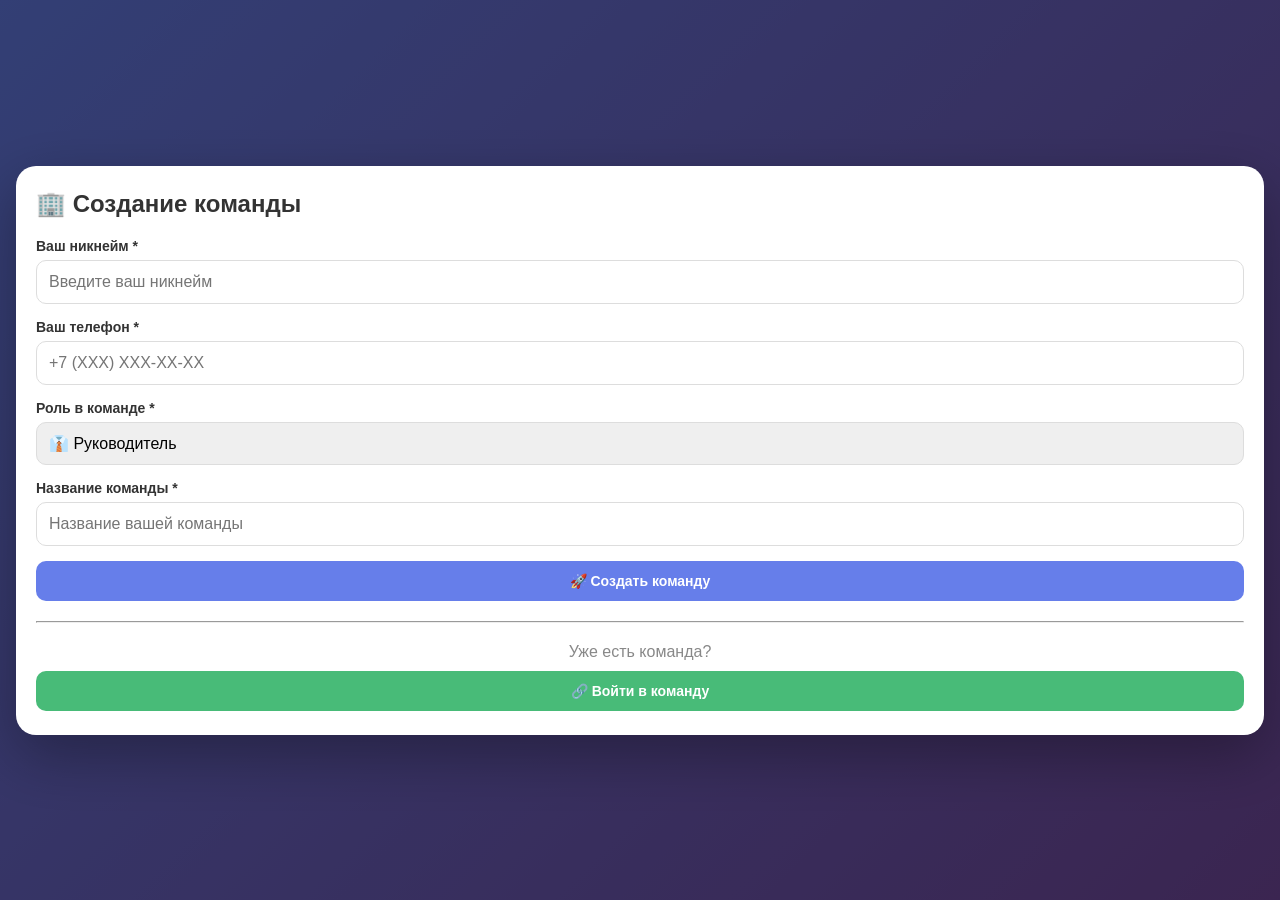
==== commit d9c0b0d5: "Update index.html" ====
--- a/index.html
+++ b/index.html
@@ -512,11 +512,6 @@
                 <button onclick="createTeam()" style="width: 100%;">🚀 Создать команду</button>
                 
                 <div style="margin-top: 20px; text-align: center;">
-                    <hr style="margin: 20px 0;">
-                    <p style="color: #888;">Уже есть команда?</p>
-                    <button onclick="showJoinTeam()" class="success" style="margin-top: 10px;">🔗 Войти в команду</button>
-                </div>
-                <div style="margin-top: 20px; text-align: center;">
     <hr style="margin: 20px 0;">
     <p style="color: #888;">Уже есть команда?</p>
     <button onclick="showJoinTeam()" class="success" style="margin-top: 10px;">🔗 Войти в команду</button>
@@ -643,29 +638,32 @@
             saveTeamToLocalStorage();
             initApp();
         }
-
-        function showJoinTeam() {
-            const modalContent = document.querySelector('.modal-content');
-            modalContent.innerHTML = `
-                <h2>🔗 Вход в команду</h2>
-                <div class="form-group">
-                    <label>Ваш никнейм *</label>
-                    <input type="text" id="joinNickname" placeholder="Введите ваш никнейм">
-                </div>
-                <div class="form-group">
-                    <label>Ваш телефон *</label>
-                    <input type="tel" id="joinPhone" placeholder="+7 (XXX) XXX-XX-XX">
-                </div>
-                <div class="form-group">
-                    <label>Код команды *</label>
-                    <input type="text" id="teamCode" placeholder="Введите код команды">
-                </div>
-                <button onclick="joinTeam()" style="width: 100%;">🔗 Войти в команду</button>
-                <button onclick="location.reload()" style="width: 100%; margin-top: 10px;" class="secondary">◀ Назад</button>
-            `;
-        }
-
-        function joinTeam() {
+function showJoinTeam() {
+    const modalContent = document.querySelector('.modal-content');
+    modalContent.innerHTML = `
+        <h2>🔗 Вход в команду</h2>
+        <div class="form-group">
+            <label>Ваш никнейм *</label>
+            <input type="text" id="joinNickname" placeholder="Введите ваш никнейм">
+        </div>
+        <div class="form-group">
+            <label>Ваш телефон *</label>
+            <input type="tel" id="joinPhone" placeholder="+7 (XXX) XXX-XX-XX">
+        </div>
+        <div class="form-group">
+            <label>Код команды *</label>
+            <input type="text" id="teamCode" placeholder="Введите код команды">
+        </div>
+        <p style="color: #888; font-size: 12px; margin-top: 8px;">
+            Код команды вам должен передать руководитель.
+        </p>
+        <button onclick="joinTeam()" style="width: 100%;">🔗 Войти в команду</button>
+        <button onclick="location.reload()" style="width: 100%; margin-top: 10px;" class="secondary">◀ Назад</button>
+    `;
+}
+
+
+    function joinTeam() {
     const nickname = document.getElementById('joinNickname').value.trim();
     const phone = document.getElementById('joinPhone').value.trim();
     const teamCode = document.getElementById('teamCode').value.trim();
@@ -683,40 +681,39 @@
         return;
     }
 
-    // Ищем существующего пользователя по телефону
-    const existingUser = team.members.find(m => m.phone === phone);
-
-    if (existingUser) {
-        // Если пользователь уже есть — просто авторизуем его
+    // Ищем пользователя по телефону именно в этой команде
+    const memberInTeam = team.members.find(m => m.phone === phone);
+
+    if (memberInTeam) {
+        // Пользователь найден в команде — авторизуем его
         currentTeam = team;
-        currentUser = existingUser;
+        currentUser = memberInTeam;
 
         // Обновляем никнейм, если он изменился
-        if (existingUser.nickname !== nickname) {
-            existingUser.nickname = nickname;
+        if (memberInTeam.nickname !== nickname) {
+            memberInTeam.nickname = nickname;
             saveTeamToLocalStorage();
         }
 
-        saveTeamToLocalStorage(); // Сохраняем изменения, если меняли никнейм
         initApp();
         return;
     }
 
-    // Если пользователя нет — создаём нового
-    currentTeam = team;
-    currentUser = {
-        id: 'user_' + Date.now(),
-        nickname: nickname,
-        phone: phone,
-        role: 'executor',
-        isOnline: true,
-        addedBy: 'self'
-    };
-
-    currentTeam.members.push(currentUser);
-    saveTeamToLocalStorage();
-    initApp();
-}
+    // Если пользователя нет в команде, предлагаем создать новую
+    const createNew = confirm(
+        'Пользователь с таким телефоном не найден в команде.\n\n' +
+        'Хотите создать новую команду с этими данными?';
+
+    if (createNew) {
+        createTeam();
+    } else {
+        alert('Для входа в команду убедитесь, что:\n' +
+              '1. Код команды введён верно\n' +
+              '2. Ваш телефон указан в команде руководителем\n' +
+              '3. Руководитель передал вам правильный код команды');
+    }
+}
+
 
 function addTeamMember() {
     if (currentUser.role !== 'manager') {
@@ -760,7 +757,12 @@
     renderAll();
     renderTeamMembers();
 
-    alert(`Исполнитель ${nickname} добавлен в команду!`);
+    // Показываем сообщение с кодом команды
+    alert(`Исполнитель ${nickname} добавлен в команду!\n\n` +
+          `Код команды: ${currentTeam.id}\n` +
+          `Никнейм: ${nickname}\n` +
+          `Телефон: ${phone}\n\n` +
+          `Передайте эти данные исполнителю для входа.`);
 }
 
 
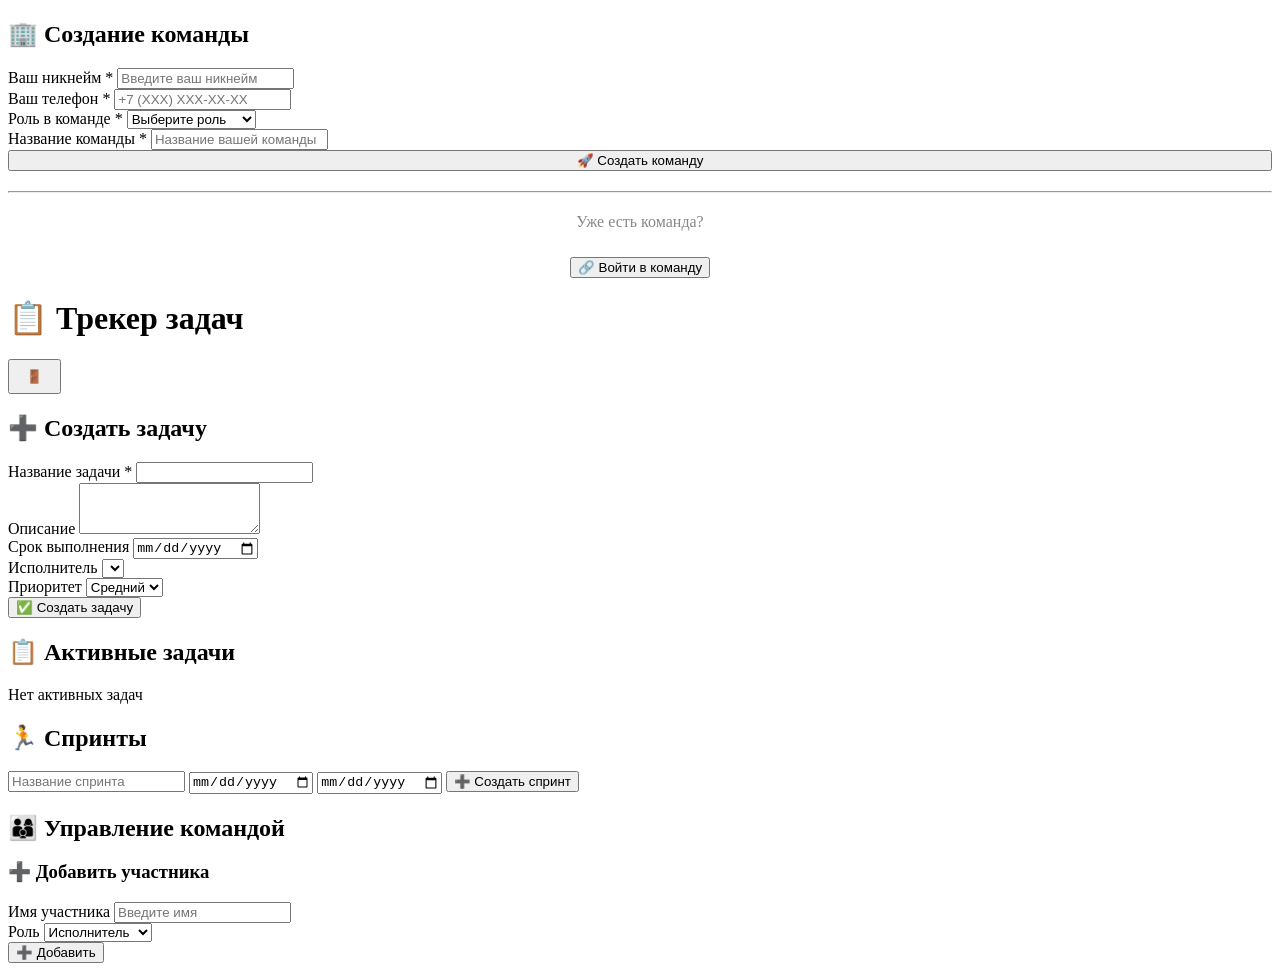
==== commit 46f7adde: "Update index.html" ====
--- a/index.html
+++ b/index.html
@@ -6,483 +6,7 @@
     <meta name="apple-mobile-web-app-capable" content="yes">
     <meta name="apple-mobile-web-app-status-bar-style" content="black-translucent">
     <title>Трекер задач - Мобильная версия</title>
-    <style>
-        * {
-            margin: 0;
-            padding: 0;
-            box-sizing: border-box;
-            -webkit-tap-highlight-color: transparent;
-        }
-
-        body {
-            font-family: -apple-system, BlinkMacSystemFont, 'Segoe UI', Roboto, 'Helvetica Neue', Arial, sans-serif;
-            background: linear-gradient(135deg, #667eea 0%, #764ba2 100%);
-            min-height: 100vh;
-            padding: 12px;
-        }
-
-        .container {
-            max-width: 100%;
-            margin: 0 auto;
-        }
-
-        /* Auth Modal */
-        .modal {
-            display: flex;
-            position: fixed;
-            top: 0;
-            left: 0;
-            width: 100%;
-            height: 100%;
-            background: rgba(0,0,0,0.5);
-            z-index: 1000;
-            justify-content: center;
-            align-items: center;
-            padding: 16px;
-        }
-
-        .modal-content {
-            background: white;
-            padding: 24px 20px;
-            border-radius: 20px;
-            max-width: 100%;
-            width: 100%;
-            max-height: 90vh;
-            overflow-y: auto;
-            box-shadow: 0 20px 60px rgba(0,0,0,0.3);
-        }
-
-        .modal-content h2 {
-            margin-bottom: 20px;
-            color: #333;
-            font-size: 24px;
-        }
-
-        /* Header */
-        .header {
-            background: white;
-            border-radius: 15px;
-            padding: 16px;
-            margin-bottom: 16px;
-            box-shadow: 0 4px 15px rgba(0,0,0,0.1);
-        }
-
-        .header h1 {
-            font-size: 20px;
-            margin-bottom: 8px;
-        }
-
-        .user-info {
-            display: flex;
-            flex-wrap: wrap;
-            gap: 10px;
-            align-items: center;
-            justify-content: space-between;
-            margin-top: 8px;
-        }
-
-        .role-badge {
-            padding: 6px 12px;
-            border-radius: 20px;
-            font-weight: bold;
-            font-size: 12px;
-            background: #667eea;
-            color: white;
-            display: inline-block;
-        }
-
-        button {
-            padding: 12px 16px;
-            border-radius: 10px;
-            font-size: 14px;
-            font-weight: 600;
-            background: #667eea;
-            color: white;
-            border: none;
-            cursor: pointer;
-            transition: all 0.2s;
-            width: 100%;
-            -webkit-appearance: none;
-        }
-
-        button:active {
-            transform: scale(0.98);
-        }
-
-        button.danger {
-            background: #e53e3e;
-        }
-
-        button.success {
-            background: #48bb78;
-        }
-
-        button.warning {
-            background: #ed8936;
-        }
-
-        button.secondary {
-            background: #718096;
-        }
-
-        input, textarea, select {
-            padding: 12px;
-            border: 1px solid #ddd;
-            border-radius: 10px;
-            font-size: 16px;
-            width: 100%;
-            -webkit-appearance: none;
-            font-family: inherit;
-        }
-
-        textarea {
-            resize: vertical;
-            min-height: 80px;
-        }
-
-        /* Main layout - мобильная версия */
-        .main-content {
-            display: flex;
-            flex-direction: column;
-            gap: 16px;
-        }
-
-        /* Task sections */
-        .task-section {
-            background: white;
-            border-radius: 15px;
-            padding: 16px;
-            box-shadow: 0 4px 15px rgba(0,0,0,0.1);
-        }
-
-        .task-section h2 {
-            font-size: 18px;
-            margin-bottom: 16px;
-        }
-
-        .task-list {
-            max-height: 60vh;
-            overflow-y: auto;
-            -webkit-overflow-scrolling: touch;
-        }
-
-        .task-card {
-            background: #f7f9fc;
-            border-left: 4px solid #667eea;
-            padding: 12px;
-            margin-bottom: 12px;
-            border-radius: 10px;
-            transition: all 0.2s;
-        }
-
-        .task-card:active {
-            transform: scale(0.99);
-        }
-
-        .task-title {
-            font-weight: bold;
-            font-size: 16px;
-            margin-bottom: 6px;
-            word-break: break-word;
-        }
-
-        .task-description {
-            color: #666;
-            font-size: 13px;
-            margin-bottom: 8px;
-            word-break: break-word;
-        }
-
-        .task-meta {
-            display: flex;
-            flex-direction: column;
-            gap: 6px;
-            font-size: 11px;
-            color: #888;
-            margin-bottom: 10px;
-        }
-
-        .task-meta-row {
-            display: flex;
-            flex-wrap: wrap;
-            gap: 8px;
-            align-items: center;
-        }
-
-        .task-due {
-            color: #e53e3e;
-            font-weight: bold;
-        }
-
-        .task-status {
-            display: inline-block;
-            padding: 4px 10px;
-            border-radius: 12px;
-            font-size: 11px;
-            font-weight: bold;
-        }
-
-        .status-in-progress {
-            background: #fef5e7;
-            color: #f39c12;
-        }
-
-        .status-done {
-            background: #e8f8f5;
-            color: #27ae60;
-        }
-
-        .task-actions {
-            display: flex;
-            gap: 8px;
-            margin-top: 10px;
-            flex-wrap: wrap;
-        }
-
-        .task-actions button {
-            padding: 8px 12px;
-            font-size: 12px;
-            width: auto;
-            flex: 1;
-            min-width: 70px;
-        }
-
-        .form-group {
-            margin-bottom: 15px;
-        }
-
-        .form-group label {
-            display: block;
-            margin-bottom: 6px;
-            font-weight: 600;
-            color: #333;
-            font-size: 14px;
-        }
-
-        .sprint-section {
-            background: white;
-            border-radius: 15px;
-            padding: 16px;
-            margin-top: 0;
-            box-shadow: 0 4px 15px rgba(0,0,0,0.1);
-        }
-
-        .sprint-section h2 {
-            font-size: 18px;
-            margin-bottom: 12px;
-        }
-
-        .sprint-controls {
-            display: flex;
-            gap: 10px;
-            margin-bottom: 12px;
-            flex-wrap: wrap;
-        }
-
-        .sprint-controls input {
-            flex: 1;
-            min-width: 150px;
-        }
-
-        .sprint-controls button {
-            width: auto;
-            padding: 12px 20px;
-        }
-
-        .sprint-tasks {
-            display: flex;
-            flex-wrap: wrap;
-            gap: 8px;
-            margin-top: 12px;
-        }
-
-        .sprint-task {
-            background: #e8f8f5;
-            padding: 8px 12px;
-            border-radius: 8px;
-            font-size: 13px;
-            cursor: pointer;
-            transition: all 0.2s;
-            flex: 1;
-            min-width: 120px;
-            display: flex;
-            justify-content: space-between;
-            align-items: center;
-        }
-
-        .sprint-task:active {
-            transform: scale(0.98);
-        }
-
-        /* Team management */
-        .team-section {
-            background: white;
-            border-radius: 15px;
-            padding: 16px;
-            margin-top: 16px;
-            box-shadow: 0 4px 15px rgba(0,0,0,0.1);
-        }
-
-        .team-section h2 {
-            font-size: 18px;
-            margin-bottom: 12px;
-        }
-
-        .members-list {
-            margin-top: 12px;
-            max-height: 50vh;
-            overflow-y: auto;
-            -webkit-overflow-scrolling: touch;
-        }
-
-        .member-item {
-            display: flex;
-            justify-content: space-between;
-            align-items: center;
-            padding: 12px;
-            margin-bottom: 8px;
-            background: #f7f9fc;
-            border-radius: 10px;
-            border-left: 3px solid #667eea;
-        }
-
-        .member-info {
-            flex: 1;
-        }
-
-        .member-info strong {
-            font-size: 14px;
-        }
-
-        .member-role {
-            font-size: 11px;
-            color: #888;
-            margin-top: 3px;
-        }
-
-        .member-item button {
-            width: auto;
-            padding: 6px 12px;
-            font-size: 12px;
-        }
-
-        .add-member-form {
-            margin-top: 16px;
-            padding: 16px;
-            background: #f7f9fc;
-            border-radius: 12px;
-        }
-
-        .add-member-form h3 {
-            font-size: 16px;
-            margin-bottom: 12px;
-        }
-
-        .hidden {
-            display: none;
-        }
-
-        .team-info {
-            font-size: 12px;
-            color: #888;
-            word-break: break-all;
-        }
-
-        .user-details {
-            font-size: 12px;
-            font-weight: normal;
-            word-break: break-word;
-        }
-
-        /* Адаптация для очень маленьких экранов */
-        @media (max-width: 480px) {
-            body {
-                padding: 8px;
-            }
-            
-            .header h1 {
-                font-size: 18px;
-            }
-            
-            .task-actions button {
-                font-size: 11px;
-                padding: 6px 10px;
-            }
-            
-            .sprint-controls {
-                flex-direction: column;
-            }
-            
-            .sprint-controls button {
-                width: 100%;
-            }
-            
-            .member-item {
-                flex-direction: column;
-                gap: 8px;
-            }
-            
-            .member-item button {
-                width: 100%;
-            }
-        }
-
-        /* Улучшенная прокрутка */
-        .task-list::-webkit-scrollbar,
-        .members-list::-webkit-scrollbar {
-            width: 4px;
-        }
-        
-        .task-list::-webkit-scrollbar-track,
-        .members-list::-webkit-scrollbar-track {
-            background: #f1f1f1;
-            border-radius: 10px;
-        }
-        
-        .task-list::-webkit-scrollbar-thumb,
-        .members-list::-webkit-scrollbar-thumb {
-            background: #888;
-            border-radius: 10px;
-        }
-
-        .team-card {
-    background: white;
-    padding: 12px;
-    margin: 8px 0;
-    border-radius: 10px;
-    box-shadow: 0 2px 5px rgba(0,0,0,0.1);
-}
-
-.modal {
-    display: flex;
-    position: fixed;
-    top: 0;
-    left: 0;
-    width: 100%;
-    height: 100%;
-    background: rgba(0,0,0,0.5);
-    z-index: 1000;
-    justify-content: center;
-    align-items: center;
-    padding: 16px;
-}
-
-.modal.hidden {
-    display: none;
-}
-.assignee-group {
-    border: 1px solid #e0e0e0;
-    border-radius: 12px;
-    padding: 15px;
-    background: #f9f9f9;
-}
-
-.tasks-for-assignee {
-    display: flex;
-    flex-direction: column;
-    gap: 12px;
-}
-    </style>
+    <link rel="stylesheet" href="styles.css">
 </head>
 <body>
     <div id="app">
@@ -492,31 +16,31 @@
                 <h2>🏢 Создание команды</h2>
                 <div class="form-group">
                     <label>Ваш никнейм *</label>
-                    <input type="text" id="userNickname" placeholder="Введите ваш никнейм">
+                    <input type="text" id="userNickname" placeholder="Введите ваш никнейм" required>
                 </div>
                 <div class="form-group">
                     <label>Ваш телефон *</label>
-                    <input type="tel" id="userPhone" placeholder="+7 (XXX) XXX-XX-XX">
+                    <input type="tel" id="userPhone" placeholder="+7 (XXX) XXX-XX-XX" required>
                 </div>
                 <div class="form-group">
                     <label>Роль в команде *</label>
-                    <select id="userRole">
+                    <select id="userRole" required>
+                        <option value="">Выберите роль</option>
                         <option value="manager">👔 Руководитель</option>
                         <option value="executor">👤 Исполнитель</option>
                     </select>
                 </div>
                 <div class="form-group">
                     <label>Название команды *</label>
-                    <input type="text" id="teamName" placeholder="Название вашей команды">
+                    <input type="text" id="teamName" placeholder="Название вашей команды" required>
                 </div>
-                <button onclick="createTeam()" style="width: 100%;">🚀 Создать команду</button>
+                <button type="button" onclick="createTeam()" style="width: 100%;">🚀 Создать команду</button>
                 
                 <div style="margin-top: 20px; text-align: center;">
-    <hr style="margin: 20px 0;">
-    <p style="color: #888;">Уже есть команда?</p>
-    <button onclick="showJoinTeam()" class="success" style="margin-top: 10px;">🔗 Войти в команду</button>
-</div>
-
+                    <hr style="margin: 20px 0;">
+                    <p style="color: #888;">Уже есть команда?</p>
+                    <button type="button" onclick="showJoinTeam()" class="success" style="margin-top: 10px;">🔗 Войти в команду</button>
+                </div>
             </div>
         </div>
 
@@ -537,692 +61,84 @@
 
                 <div class="main-content">
                     <div class="task-section">
-                        <h2>➕ Создать задачу</h2>
-                        <form id="taskForm">
-                            <div class="form-group">
-                                <label>Название задачи *</label>
-                                <input type="text" id="taskTitle" required>
-                            </div>
-                            <div class="form-group">
-                                <label>Описание</label>
-                                <textarea id="taskDesc" rows="3"></textarea>
-                            </div>
-                            <div class="form-group">
-                                <label>Срок выполнения</label>
-                                <input type="date" id="taskDue">
-                            </div>
-                            <div class="form-group" id="assigneeGroup">
-                                <label>Исполнитель</label>
-                                <select id="taskAssignee"></select>
-                            </div>
-                            <button type="submit">Создать задачу</button>
-                        </form>
+                <h2>➕ Создать задачу</h2>
+                <form id="taskForm">
+                    <div class="form-group">
+                        <label>Название задачи *</label>
+                        <input type="text" id="taskTitle" required>
                     </div>
+                    <div class="form-group">
+                        <label>Описание</label>
+                        <textarea id="taskDesc" rows="3"></textarea>
+                    </div>
+                    <div class="form-group">
+                        <label>Срок выполнения</label>
+                        <input type="date" id="taskDue">
+                    </div>
+                    <div class="form-group">
+                        <label>Исполнитель</label>
+                        <select id="taskAssignee">
+                            <!-- Опции будут добавляться динамически -->
+                        </select>
+                    </div>
+                    <div class="form-group">
+                        <label>Приоритет</label>
+                        <select id="taskPriority">
+                            <option value="low">Низкий</option>
+                            <option value="medium" selected>Средний</option>
+                            <option value="high">Высокий</option>
+                        </select>
+                    </div>
+                    <button type="submit" class="success">✅ Создать задачу</button>
+                </form>
+            </div>
 
-                    <div class="task-section">
-                        <h2>📝 Все задачи</h2>
-                        <div id="taskList" class="task-list"></div>
+            <div class="task-section">
+                <h2>📋 Активные задачи</h2>
+                <div class="task-list" id="activeTasksList">
+                    <!-- Список задач будет добавляться динамически -->
+                    <p class="empty-state">Нет активных задач</p>
+                </div>
+            </div>
+
+            <div class="sprint-section">
+                <h2>🏃 Спринты</h2>
+                <div class="sprint-controls">
+                    <input type="text" placeholder="Название спринта" id="sprintName">
+                    <input type="date" id="sprintStart">
+                    <input type="date" id="sprintEnd">
+                    <button type="button" onclick="createSprint()" class="primary">➕ Создать спринт</button>
+                </div>
+                <div class="sprint-tasks" id="sprintsContainer">
+                    <!-- Спринты будут добавляться динамически -->
+                </div>
+            </div>
+
+            <div class="team-section">
+                <h2>👨‍👩‍👦 Управление командой</h2>
+                <div class="members-list" id="membersList">
+                    <!-- Члены команды будут добавляться динамически -->
+                </div>
+                <div class="add-member-form">
+                    <h3>➕ Добавить участника</h3>
+                    <div class="form-group">
+                        <label>Имя участника</label>
+                        <input type="text" id="memberName" placeholder="Введите имя">
                     </div>
-                </div>
-
-                <div class="sprint-section">
-                    <h2>🏃 Спринт</h2>
-                    <div class="sprint-controls">
-                        <input type="text" id="sprintName" placeholder="Название спринта">
-                        <button onclick="updateSprint()">Обновить</button>
+                    <div class="form-group">
+                        <label>Роль</label>
+                        <select id="memberRole">
+                            <option value="manager">Руководитель</option>
+                            <option value="executor" selected>Исполнитель</option>
+                        </select>
                     </div>
-                    <div id="sprintInfo" style="margin-top: 5px; font-size: 13px;"></div>
-                    <div id="sprintTasks" class="sprint-tasks"></div>
-                </div>
-
-                <!-- Управление командой (только для руководителя) -->
-                <div id="teamManagement" class="team-section hidden">
-                    <h2>👥 Управление командой</h2>
-                    <div class="members-list" id="membersList"></div>
-                    
-                    <button onclick="showAvailableTeams()" class="secondary" style="margin-top: 15px;">
-                        👥 Просмотреть все команды
-                    </button>
-                    <div class="add-member-form">
-                        <h3>➕ Добавить исполнителя</h3>
-                        <div class="form-group">
-                            <label>Никнейм исполнителя *</label>
-                            <input type="text" id="newMemberNickname" placeholder="Введите никнейм">
-                        </div>
-                        <div class="form-group">
-                            <label>Телефон исполнителя *</label>
-                            <input type="tel" id="newMemberPhone" placeholder="+7 (XXX) XXX-XX-XX">
-                        </div>
-                        <button onclick="addTeamMember()" class="success">Добавить в команду</button>
-                    </div>
+                    <button type="button" onclick="addMember()" class="success">➕ Добавить</button>
                 </div>
             </div>
         </div>
     </div>
+</div>
 
-    <script>
-        // ========== Глобальные переменные ==========
-        let currentTeam = null;
-        let currentUser = null;
-        let tasks = [];
-        let sprint = { name: "Спринт 1", tasks: [] };
-
-        // ========== Управление командой ==========
-        function createTeam() {
-            const nickname = document.getElementById('userNickname').value.trim();
-            const phone = document.getElementById('userPhone').value.trim();
-            const role = document.getElementById('userRole').value;
-            const teamName = document.getElementById('teamName').value.trim();
-
-            if (!nickname || !phone || !teamName) {
-                alert('Пожалуйста, заполните все поля');
-                return;
-            }
-
-            const teamId = 'team_' + Date.now();
-            currentTeam = {
-                id: teamId,
-                name: teamName,
-                members: [{
-                    id: 'user_' + Date.now(),
-                    nickname: nickname,
-                    phone: phone,
-                    role: role,
-                    isOnline: true,
-                    addedBy: 'system'
-                }]
-            };
-
-            currentUser = currentTeam.members[0];
-            
-            saveTeamToLocalStorage();
-            initApp();
-        }
-function showJoinTeam() {
-    const modalContent = document.querySelector('.modal-content');
-    modalContent.innerHTML = `
-        <h2>🔗 Вход в команду</h2>
-        <div class="form-group">
-            <label>Ваш никнейм *</label>
-            <input type="text" id="joinNickname" placeholder="Введите ваш никнейм">
-        </div>
-        <div class="form-group">
-            <label>Ваш телефон *</label>
-            <input type="tel" id="joinPhone" placeholder="+7 (XXX) XXX-XX-XX">
-        </div>
-        <div class="form-group">
-            <label>Код команды *</label>
-            <input type="text" id="teamCode" placeholder="Введите код команды">
-        </div>
-        <p style="color: #888; font-size: 12px; margin-top: 8px;">
-            Код команды вам должен передать руководитель.
-        </p>
-        <button onclick="joinTeam()" style="width: 100%;">🔗 Войти в команду</button>
-        <button onclick="location.reload()" style="width: 100%; margin-top: 10px;" class="secondary">◀ Назад</button>
-    `;
-}
-
-
-    function joinTeam() {
-    const nickname = document.getElementById('joinNickname').value.trim();
-    const phone = document.getElementById('joinPhone').value.trim();
-    const teamCode = document.getElementById('teamCode').value.trim();
-
-    if (!nickname || !phone || !teamCode) {
-        alert('Пожалуйста, заполните все поля');
-        return;
-    }
-
-    const teams = getAllTeams();
-    const team = teams.find(t => t.id === teamCode);
-
-    if (!team) {
-        alert('Команда не найдена. Проверьте код команды.');
-        return;
-    }
-
-    // Ищем пользователя по телефону именно в этой команде
-    const memberInTeam = team.members.find(m => m.phone === phone);
-
-    if (memberInTeam) {
-        // Пользователь найден в команде — авторизуем его
-        currentTeam = team;
-        currentUser = memberInTeam;
-
-        // Обновляем никнейм, если он изменился
-        if (memberInTeam.nickname !== nickname) {
-            memberInTeam.nickname = nickname;
-            saveTeamToLocalStorage();
-        }
-
-        initApp();
-        return;
-    }
-
-    // Если пользователя нет в команде, предлагаем создать новую
-    const createNew = confirm(
-        'Пользователь с таким телефоном не найден в команде.\n\n' +
-        'Хотите создать новую команду с этими данными?';
-
-    if (createNew) {
-        createTeam();
-    } else {
-        alert('Для входа в команду убедитесь, что:\n' +
-              '1. Код команды введён верно\n' +
-              '2. Ваш телефон указан в команде руководителем\n' +
-              '3. Руководитель передал вам правильный код команды');
-    }
-}
-
-
-function addTeamMember() {
-    if (currentUser.role !== 'manager') {
-        alert('Только руководитель может добавлять участников');
-        return;
-    }
-
-    const nickname = document.getElementById('newMemberNickname').value.trim();
-    const phone = document.getElementById('newMemberPhone').value.trim();
-
-    if (!nickname || !phone) {
-        alert('Заполните все поля');
-        return;
-    }
-
-    // Проверка на дубликат по телефону
-    const existingUser = currentTeam.members.find(m => m.phone === phone);
-    if (existingUser) {
-        alert('Пользователь с таким телефоном уже в команде');
-        return;
-    }
-
-    const newMember = {
-        id: 'user_' + Date.now(),
-        nickname: nickname,
-        phone: phone,
-        role: 'executor',
-        isOnline: true,
-        addedBy: currentUser.nickname,
-        addedAt: new Date().toISOString()
-    };
-
-    currentTeam.members.push(newMember);
-    saveTeamToLocalStorage();
-
-    // Очищаем поля формы
-    document.getElementById('newMemberNickname').value = '';
-    document.getElementById('newMemberPhone').value = '';
-
-    updateUI();
-    renderAll();
-    renderTeamMembers();
-
-    // Показываем сообщение с кодом команды
-    alert(`Исполнитель ${nickname} добавлен в команду!\n\n` +
-          `Код команды: ${currentTeam.id}\n` +
-          `Никнейм: ${nickname}\n` +
-          `Телефон: ${phone}\n\n` +
-          `Передайте эти данные исполнителю для входа.`);
-}
-
-
-        function removeTeamMember(memberId) {
-            if (currentUser.role !== 'manager') {
-                alert('Только руководитель может удалять участников');
-                return;
-            }
-
-            const member = currentTeam.members.find(m => m.id === memberId);
-            if (!member) return;
-
-            if (member.role === 'manager') {
-                alert('Нельзя удалить руководителя команды');
-                return;
-            }
-
-            if (confirm(`Удалить ${member.nickname} из команды?`)) {
-                currentTeam.members = currentTeam.members.filter(m => m.id !== memberId);
-                
-                tasks.forEach(task => {
-                    if (task.assignee === member.nickname) {
-                        task.assignee = 'Не назначен';
-                    }
-                });
-                
-                saveTeamToLocalStorage();
-                saveAllData();
-                updateUI();
-                renderAll();
-                renderTeamMembers();
-                
-                alert(`Исполнитель ${member.nickname} удален из команды`);
-            }
-        }
-
-        function getAllTeams() {
-            const teams = [];
-            for (let i = 0; i < localStorage.length; i++) {
-                const key = localStorage.key(i);
-                if (key && key.startsWith('team_')) {
-                    const team = JSON.parse(localStorage.getItem(key));
-                    if (team) teams.push(team);
-                }
-            }
-            return teams;
-        }
-
-        function saveTeamToLocalStorage() {
-            if (currentTeam) {
-                localStorage.setItem(currentTeam.id, JSON.stringify(currentTeam));
-                localStorage.setItem('currentTeamId', currentTeam.id);
-                localStorage.setItem('currentUserId', currentUser.id);
-            }
-        }
-
-        function loadTeamFromLocalStorage() {
-            const teamId = localStorage.getItem('currentTeamId');
-            const userId = localStorage.getItem('currentUserId');
-            
-            if (teamId && userId) {
-                const team = JSON.parse(localStorage.getItem(teamId));
-                if (team) {
-                    currentTeam = team;
-                    currentUser = team.members.find(m => m.id === userId);
-                    
-                    if (!currentUser) {
-                        localStorage.removeItem('currentTeamId');
-                        localStorage.removeItem('currentUserId');
-                        return false;
-                    }
-                    
-                    const storedTasks = localStorage.getItem(`tasks_${teamId}`);
-                    if (storedTasks) tasks = JSON.parse(storedTasks);
-                    
-                    const storedSprint = localStorage.getItem(`sprint_${teamId}`);
-                    if (storedSprint) sprint = JSON.parse(storedSprint);
-                    
-                    return true;
-                }
-            }
-            return false;
-        }
-
-        // ========== Инициализация приложения ==========
-        function initApp() {
-            if (loadTeamFromLocalStorage()) {
-                document.getElementById('authModal').classList.add('hidden');
-                document.getElementById('mainApp').classList.remove('hidden');
-                updateUI();
-                renderAll();
-                if (currentUser.role === 'manager') {
-                    renderTeamMembers();
-                    document.getElementById('teamManagement').classList.remove('hidden');
-                }
-            }
-        }
-
-        function updateUI() {
-            const roleBadge = document.getElementById('roleBadge');
-            const userInfo = document.getElementById('userInfo');
-            const teamInfo = document.getElementById('teamInfo');
-            const assigneeSelect = document.getElementById('taskAssignee');
-            
-            if (currentUser.role === 'manager') {
-                roleBadge.textContent = '👔 Руководитель';
-                roleBadge.style.background = '#667eea';
-                document.getElementById('assigneeGroup').style.display = 'block';
-                
-                assigneeSelect.innerHTML = '<option value="">Выберите исполнителя</option>';
-                currentTeam.members.forEach(member => {
-                    if (member.id !== currentUser.id) {
-                        assigneeSelect.innerHTML += `<option value="${member.nickname}">${member.nickname}</option>`;
-                    }
-                });
-                assigneeSelect.innerHTML += `<option value="${currentUser.nickname}">${currentUser.nickname} (Я)</option>`;
-            } else {
-                roleBadge.textContent = '👤 Исполнитель';
-                roleBadge.style.background = '#48bb78';
-                document.getElementById('assigneeGroup').style.display = 'none';
-            }
-            
-            userInfo.textContent = `${currentUser.nickname}`;
-            teamInfo.innerHTML = `🏢 ${currentTeam.name}<br>🔑 Код: ${currentTeam.id}<br>👥 Участников: ${currentTeam.members.length}`;
-        }
-
-        function renderTeamMembers() {
-            const membersList = document.getElementById('membersList');
-            
-            if (!membersList) return;
-            
-            const managers = currentTeam.members.filter(m => m.role === 'manager');
-            const executors = currentTeam.members.filter(m => m.role === 'executor');
-            
-            membersList.innerHTML = `
-                <h3>👔 Руководители</h3>
-                ${managers.map(member => `
-                    <div class="member-item">
-                        <div class="member-info">
-                            <strong>${escapeHtml(member.nickname)}</strong>
-                            <div class="member-role">${member.phone}</div>
-                        </div>
-                    </div>
-                `).join('')}
-                
-                <h3 style="margin-top: 15px;">👤 Исполнители (${executors.length})</h3>
-                ${executors.map(member => `
-                    <div class="member-item">
-                        <div class="member-info">
-                            <strong>${escapeHtml(member.nickname)}</strong>
-                            <div class="member-role">${member.phone}</div>
-                            <div class="member-role">Добавлен: ${member.addedBy === 'self' ? 'самостоятельно' : member.addedBy}</div>
-                        </div>
-                        <button onclick="removeTeamMember('${member.id}')" class="danger">✖️</button>
-                    </div>
-                `).join('')}
-            `;
-        }
-
-        function saveAllData() {
-            localStorage.setItem(`tasks_${currentTeam.id}`, JSON.stringify(tasks));
-            localStorage.setItem(`sprint_${currentTeam.id}`, JSON.stringify(sprint));
-            saveTeamToLocalStorage();
-        }
-
-        // ========== Управление задачами ==========
-        function createTask() {
-            const title = document.getElementById('taskTitle').value;
-            const desc = document.getElementById('taskDesc').value;
-            const dueDate = document.getElementById('taskDue').value;
-            
-            if (!title) {
-                alert('Введите название задачи');
-                return;
-            }
-            
-            let assignee = '';
-            if (currentUser.role === 'manager') {
-                assignee = document.getElementById('taskAssignee').value;
-                if (!assignee) {
-                    alert('Выберите исполнителя');
-                    return;
-                }
-            } else {
-                assignee = currentUser.nickname;
-            }
-            
-            const newTask = {
-                id: Date.now().toString(),
-                title: title,
-                description: desc,
-                dueDate: dueDate,
-                status: 'in_progress',
-                assignee: assignee,
-                createdBy: currentUser.nickname,
-                createdByRole: currentUser.role,
-                createdAt: Date.now(),
-                updatedAt: Date.now()
-            };
-            
-            tasks.push(newTask);
-            saveAllData();
-            renderAll();
-            
-            document.getElementById('taskForm').reset();
-        }
-
-        function updateTaskStatus(taskId, newStatus) {
-            const task = tasks.find(t => t.id === taskId);
-            if (task) {
-                task.status = newStatus;
-                task.updatedAt = Date.now();
-                saveAllData();
-                renderAll();
-            }
-        }
-
-        function assignToSelf(taskId) {
-            const task = tasks.find(t => t.id === taskId);
-            if (task && currentUser.role === 'executor') {
-                task.assignee = currentUser.nickname;
-                task.updatedAt = Date.now();
-                saveAllData();
-                renderAll();
-            }
-        }
-
-        function deleteTask(taskId) {
-            if (confirm('Удалить задачу?')) {
-                tasks = tasks.filter(t => t.id !== taskId);
-                sprint.tasks = sprint.tasks.filter(id => id !== taskId);
-                saveAllData();
-                renderAll();
-            }
-        }
-
-        function addToSprint(taskId) {
-            if (!sprint.tasks.includes(taskId)) {
-                sprint.tasks.push(taskId);
-                saveAllData();
-                renderAll();
-            }
-        }
-
-        function removeFromSprint(taskId) {
-            sprint.tasks = sprint.tasks.filter(id => id !== taskId);
-            saveAllData();
-            renderAll();
-        }
-
-        function updateSprint() {
-            const newName = document.getElementById('sprintName').value;
-            if (newName) sprint.name = newName;
-            saveAllData();
-            renderAll();
-        }
-
-      function logout() {
-    localStorage.removeItem('currentTeamId');
-    localStorage.removeItem('currentUserId');
-    // Не удаляем данные команды — они нужны для повторного входа
-    location.reload();
-}
-
-
-        // ========== Рендеринг ==========
-        function renderAll() {
-            renderTaskList();
-            renderSprint();
-            if (currentUser.role === 'manager') {
-                renderTeamMembers();
-            }
-        }
-
-        function renderTaskList() {
-    const taskListDiv = document.getElementById('taskList');
-    const groupedTasks = groupTasksByAssignee();
-
-    let html = '';
-
-    Object.keys(groupedTasks).forEach(assignee => {
-        const tasksForAssignee = groupedTasks[assignee];
-
-        html += `
-            <div class="assignee-group" style="margin-bottom: 20px;">
-                <h3 style="color: #333; font-size: 16px; margin-bottom: 10px;">👤 ${escapeHtml(assignee)}</h3>
-                <div class="tasks-for-assignee">
-        `;
-
-        tasksForAssignee.forEach(task => {
-            html += `
-                <div class="task-card">
-                    <div class="task-title">${escapeHtml(task.title)}</div>
-                    <div class="task-description">${escapeHtml(task.description || 'Нет описания')}</div>
-                    <div class="task-meta">
-                <div class="task-meta-row">
-                    <span>👔 ${escapeHtml(task.createdBy)}</span>
-                </div>
-                <div class="task-meta-row">
-                    ${task.dueDate ? `<span class="task-due">📅 ${task.dueDate} ${isOverdue(task.dueDate) ? '⚠️' : ''}</span>` : ''}
-            <span class="task-status ${task.status === 'in_progress' ? 'status-in-progress' : 'status-done'}">
-                ${task.status === 'in_progress' ? 'В работе' : 'Выполнено'}
-            </span>
-        </div>
-            </div>
-            <div class="task-actions">
-                ${task.status === 'in_progress' ?
-                    `<button onclick="updateTaskStatus('${task.id}', 'done')">✅ Завершить</button>` :
-            `<button onclick="updateTaskStatus('${task.id}', 'in_progress')">🔄 Вернуть</button>`
-        }
-        ${currentUser.role === 'executor' && task.assignee !== currentUser.nickname && task.assignee !== 'Не назначен' ?
-            `<button onclick="assignToSelf('${task.id}')">📌 Назначить себе</button>` : ''
-        }
-        ${(currentUser.role === 'manager' || task.createdBy === currentUser.nickname) ?
-            `<button onclick="addToSprint('${task.id}')">🏃 В спринт</button>
-             <button onclick="deleteTask('${task.id}')" class="danger">🗑️</button>` :
-            ''
-        }
-            </div>
-        </div>
-            `;
-        });
-
-        html += `</div></div>`;
-    });
-
-    if (html === '') {
-        taskListDiv.innerHTML = '<p style="text-align: center; color: #888; padding: 20px;">Нет задач. Создайте первую задачу!</p>';
-    } else {
-        taskListDiv.innerHTML = html;
-    }
-}
-
-        function renderSprint() {
-            const sprintInfo = document.getElementById('sprintInfo');
-            const sprintTasksDiv = document.getElementById('sprintTasks');
-            const sprintNameInput = document.getElementById('sprintName');
-            
-            sprintNameInput.value = sprint.name;
-            sprintInfo.innerHTML = `<strong>${escapeHtml(sprint.name)}</strong> | Задач: ${sprint.tasks.length}`;
-            
-            const sprintTaskObjects = sprint.tasks
-                .map(taskId => tasks.find(t => t.id === taskId))
-                .filter(task => task);
-            
-            if (sprintTaskObjects.length === 0) {
-                sprintTasksDiv.innerHTML = '<p style="color: #888; text-align: center;">Нет задач в спринте</p>';
-                return;
-            }
-            
-            sprintTasksDiv.innerHTML = sprintTaskObjects.map(task => `
-                <div class="sprint-task">
-                    <span><strong>${escapeHtml(task.title)}</strong><br><small>${task.status === 'in_progress' ? 'В работе' : 'Выполнено'}</small></span>
-                    <button onclick="removeFromSprint('${task.id}')" class="danger" style="width: auto; padding: 4px 8px;">✖️</button>
-                </div>
-            `).join('');
-        }
-
-        function isOverdue(dueDate) {
-            if (!dueDate) return false;
-            const today = new Date().toISOString().split('T')[0];
-            return dueDate < today;
-        }
-
-        function escapeHtml(str) {
-            if (!str) return '';
-            return str
-                .replace(/&/g, '&amp;')
-                .replace(/</g, '&lt;')
-                .replace(/>/g, '&gt;')
-                .replace(/"/g, '&quot;')
-                .replace(/'/g, '&#39;');
-        }
-
-        // Настройка обработчиков событий
-        document.addEventListener('DOMContentLoaded', () => {
-            document.getElementById('taskForm')?.addEventListener('submit', (e) => {
-                e.preventDefault();
-                createTask();
-            });
-            initApp();
-        });
-
-        function showAvailableTeams() {
-    const teams = getAllTeams();
-    
-    if (teams.length === 0) {
-        alert('Команды не найдены');
-        return;
-    }
-
-    let teamsList = '<h3>🏢 Доступные команды</h3>';
-    teams.forEach(team => {
-        teamsList += `
-            <div class="team-card" style="background: white; padding: 12px; margin: 8px 0; border-radius: 10px;">
-                <strong>${escapeHtml(team.name)}</strong><br>
-                <small>Код: ${team.id}</small><br>
-                <small>Участников: ${team.members.length}</small>
-            </div>
-        `;
-    });
-
-    // Показываем модальное окно с командами
-    showTeamsModal(teamsList);
-}
-
-function showTeamsModal(content) {
-    let modal = document.getElementById('teamsModal');
-    if (!modal) {
-        modal = document.createElement('div');
-        modal.id = 'teamsModal';
-        modal.className = 'modal';
-        document.body.appendChild(modal);
-    }
-
-    modal.innerHTML = `
-        <div class="modal-content">
-            <h2>👥 Все команды</h2>
-            ${content}
-            <button onclick="closeTeamsModal()" style="margin-top: 15px;" class="secondary">Закрыть</button>
-        </div>
-    `;
-    modal.classList.remove('hidden');
-}
-
-function closeTeamsModal() {
-    document.getElementById('teamsModal').classList.add('hidden');
-}
-
-function getAllTeams(excludeCurrent = true) {
-    const teams = [];
-    const currentTeamId = localStorage.getItem('currentTeamId');
-
-    for (let i = 0; i < localStorage.length; i++) {
-        const key = localStorage.key(i);
-        if (key && key.startsWith('team_')) {
-            // Пропускаем текущую команду, если нужно
-            if (excludeCurrent && key === currentTeamId) continue;
-
-            const team = JSON.parse(localStorage.getItem(key));
-            if (team) teams.push(team);
-        }
-    }
-    return teams;
-}
-function groupTasksByAssignee() {
-    const groupedTasks = {};
-
-    tasks.forEach(task => {
-        const assignee = task.assignee || 'Не назначен';
-
-        if (!groupedTasks[assignee]) {
-            groupedTasks[assignee] = [];
-        }
-
-        groupedTasks[assignee].push(task);
-    });
-
-    return groupedTasks;
-}
-    </script>
+<script src="new.js"></script>
 </body>
 </html>
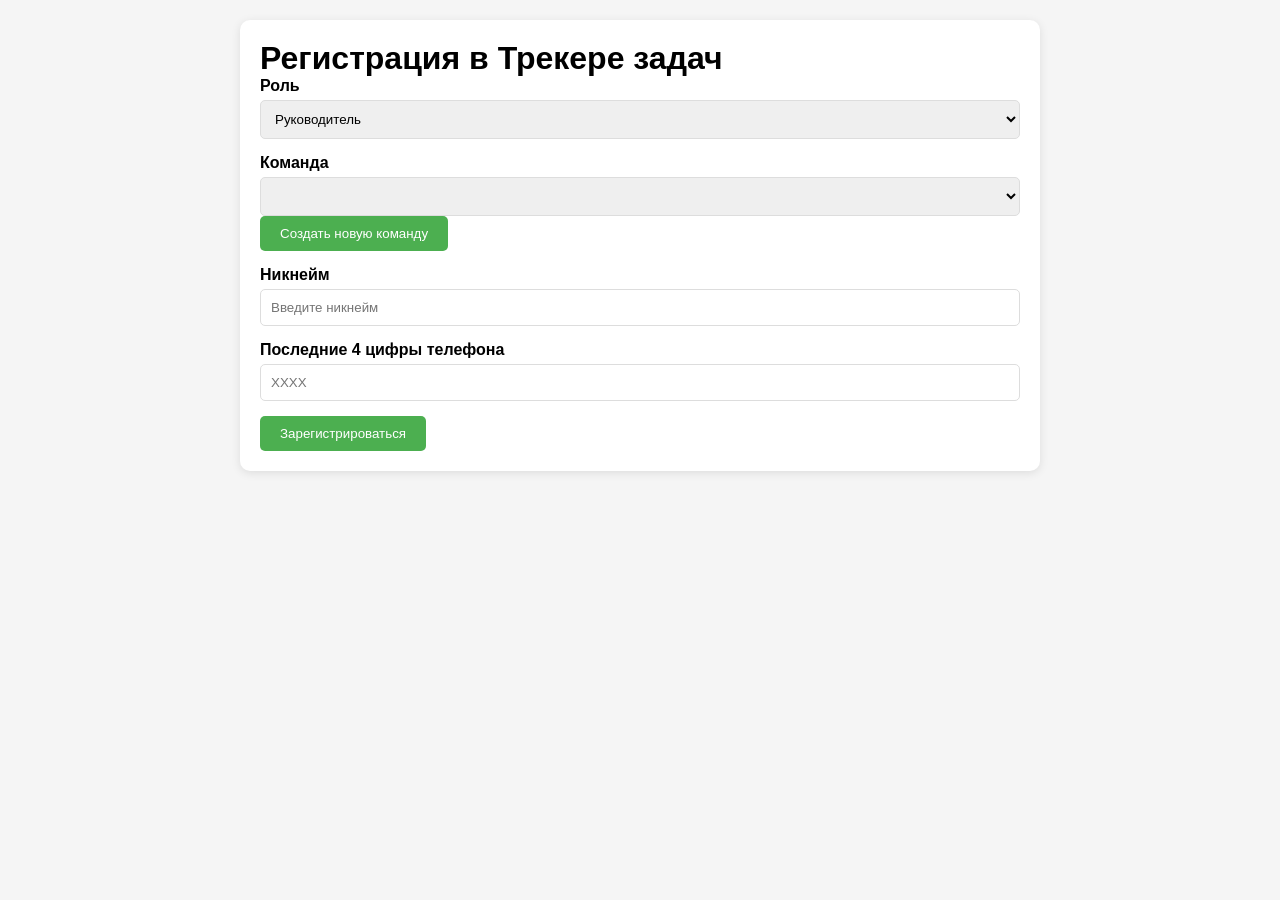
==== commit 41813d9f: "Update index.html" ====
--- a/index.html
+++ b/index.html
@@ -2,143 +2,149 @@
 <html lang="ru">
 <head>
     <meta charset="UTF-8">
-    <meta name="viewport" content="width=device-width, initial-scale=1.0, maximum-scale=1.0, user-scalable=yes, viewport-fit=cover">
-    <meta name="apple-mobile-web-app-capable" content="yes">
-    <meta name="apple-mobile-web-app-status-bar-style" content="black-translucent">
-    <title>Трекер задач - Мобильная версия</title>
-    <link rel="stylesheet" href="styles.css">
+    <meta name="viewport" content="width=device-width, initial-scale=1.0">
+    <title>Трекер задач со спринтом</title>
+    <style>
+        * {
+            margin: 0;
+            padding: 0;
+            box-sizing: border-box;
+        }
+        body {
+            font-family: Arial, sans-serif;
+            background: #f5f5f5;
+            padding: 20px;
+        }
+        .container {
+            max-width: 800px;
+            margin: 0 auto;
+            background: white;
+            border-radius: 10px;
+            padding: 20px;
+            box-shadow: 0 2px 10px rgba(0,0,0,0.1);
+        }
+        .form-group {
+            margin-bottom: 15px;
+        }
+        label {
+            display: block;
+            margin-bottom: 5px;
+            font-weight: bold;
+        }
+        input, select {
+            width: 100%;
+            padding: 10px;
+            border: 1px solid #ddd;
+            border-radius: 5px;
+        }
+        button {
+            background: #4CAF50;
+            color: white;
+            border: none;
+            padding: 10px 20px;
+            border-radius: 5px;
+            cursor: pointer;
+            margin-right: 10px;
+        }
+        .hidden {
+            display: none;
+        }
+        .task-card {
+            border: 1px solid #eee;
+            padding: 15px;
+            margin-bottom: 10px;
+            border-radius: 5px;
+            background: #fafafa;
+        }
+        .status-in-progress {
+            color: #FF9800;
+        }
+        .status-done {
+            color: #4CAF50;
+            text-decoration: line-through;
+        }
+        .sprint-section {
+            margin-top: 30px;
+            padding: 15px;
+            background: #e3f2fd;
+            border-radius: 5px;
+        }
+    </style>
 </head>
 <body>
-    <div id="app">
-        <!-- Модальное окно авторизации/создания команды -->
-        <div id="authModal" class="modal">
-            <div class="modal-content">
-                <h2>🏢 Создание команды</h2>
-                <div class="form-group">
-                    <label>Ваш никнейм *</label>
-                    <input type="text" id="userNickname" placeholder="Введите ваш никнейм" required>
-                </div>
-                <div class="form-group">
-                    <label>Ваш телефон *</label>
-                    <input type="tel" id="userPhone" placeholder="+7 (XXX) XXX-XX-XX" required>
-                </div>
-                <div class="form-group">
-                    <label>Роль в команде *</label>
-                    <select id="userRole" required>
-                        <option value="">Выберите роль</option>
-                        <option value="manager">👔 Руководитель</option>
-                        <option value="executor">👤 Исполнитель</option>
-                    </select>
-                </div>
-                <div class="form-group">
-                    <label>Название команды *</label>
-                    <input type="text" id="teamName" placeholder="Название вашей команды" required>
-                </div>
-                <button type="button" onclick="createTeam()" style="width: 100%;">🚀 Создать команду</button>
-                
-                <div style="margin-top: 20px; text-align: center;">
-                    <hr style="margin: 20px 0;">
-                    <p style="color: #888;">Уже есть команда?</p>
-                    <button type="button" onclick="showJoinTeam()" class="success" style="margin-top: 10px;">🔗 Войти в команду</button>
-                </div>
+    <div class="container">
+        <!-- Экран регистрации -->
+        <div id="authScreen">
+            <h1>Регистрация в Трекере задач</h1>
+            <div class="form-group">
+                <label>Роль</label>
+                <select id="userRole">
+                    <option value="manager">Руководитель</option>
+                    <option value="executor">Исполнитель</option>
+                </select>
             </div>
+            <div class="form-group">
+                <label>Команда</label>
+                <select id="teamSelect">
+                    <!-- Команды будут добавляться динамически -->
+                </select>
+                <button type="button" id="createTeamBtn">Создать новую команду</button>
+            </div>
+            <div class="form-group">
+                <label>Никнейм</label>
+                <input type="text" id="nickname" placeholder="Введите никнейм">
+            </div>
+            <div class="form-group">
+                <label>Последние 4 цифры телефона</label>
+                <input type="text" id="phoneLast4" placeholder="XXXX">
+            </div>
+            <button id="registerBtn">Зарегистрироваться</button>
         </div>
 
         <!-- Основной интерфейс -->
         <div id="mainApp" class="hidden">
-            <div class="container">
-                <div class="header">
-                    <div>
-                        <h1>📋 Трекер задач</h1>
-                        <div class="team-info" id="teamInfo"></div>
-                    </div>
-                    <div class="user-info">
-                        <span class="role-badge" id="roleBadge"></span>
-                        <div class="user-details" id="userInfo"></div>
-                        <button onclick="logout()" class="danger" style="width: auto; padding: 8px 16px;">🚪</button>
-                    </div>
+            <h1>Трекер задач — <span id="currentTeam"></span></h1>
+            <p>Привет, <span id="userName"></span> (<span id="userRoleDisplay"></span>)</p>
+
+            <!-- Создание задачи -->
+            <div class="form-group">
+                <h3>Создать задачу</h3>
+                <div class="form-group">
+                    <label>Описание задачи</label>
+                    <textarea id="taskDescription" rows="3"></textarea>
                 </div>
+                <div class="form-group">
+                    <label>Срок выполнения</label>
+                    <input type="date" id="taskDueDate">
+                </div>
+                <div class="form-group" id="assigneeSection">
+                    <label>Исполнитель</label>
+                    <select id="taskAssignee">
+                <!-- Исполнители будут добавляться динамически -->
+            </select>
+        </div>
+        <button id="createTaskBtn">Создать задачу</button>
+    </div>
 
-                <div class="main-content">
-                    <div class="task-section">
-                <h2>➕ Создать задачу</h2>
-                <form id="taskForm">
-                    <div class="form-group">
-                        <label>Название задачи *</label>
-                        <input type="text" id="taskTitle" required>
-                    </div>
-                    <div class="form-group">
-                        <label>Описание</label>
-                        <textarea id="taskDesc" rows="3"></textarea>
-                    </div>
-                    <div class="form-group">
-                        <label>Срок выполнения</label>
-                        <input type="date" id="taskDue">
-                    </div>
-                    <div class="form-group">
-                        <label>Исполнитель</label>
-                        <select id="taskAssignee">
-                            <!-- Опции будут добавляться динамически -->
-                        </select>
-                    </div>
-                    <div class="form-group">
-                        <label>Приоритет</label>
-                        <select id="taskPriority">
-                            <option value="low">Низкий</option>
-                            <option value="medium" selected>Средний</option>
-                            <option value="high">Высокий</option>
-                        </select>
-                    </div>
-                    <button type="submit" class="success">✅ Создать задачу</button>
-                </form>
-            </div>
+    <!-- Список задач -->
+    <div>
+        <h3>Мои задачи</h3>
+        <div id="tasksList">
+            <!-- Задачи будут добавляться динамически -->
+        </div>
+    </div>
 
-            <div class="task-section">
-                <h2>📋 Активные задачи</h2>
-                <div class="task-list" id="activeTasksList">
-                    <!-- Список задач будет добавляться динамически -->
-                    <p class="empty-state">Нет активных задач</p>
-                </div>
-            </div>
-
-            <div class="sprint-section">
-                <h2>🏃 Спринты</h2>
-                <div class="sprint-controls">
-                    <input type="text" placeholder="Название спринта" id="sprintName">
-                    <input type="date" id="sprintStart">
-                    <input type="date" id="sprintEnd">
-                    <button type="button" onclick="createSprint()" class="primary">➕ Создать спринт</button>
-                </div>
-                <div class="sprint-tasks" id="sprintsContainer">
-                    <!-- Спринты будут добавляться динамически -->
-                </div>
-            </div>
-
-            <div class="team-section">
-                <h2>👨‍👩‍👦 Управление командой</h2>
-                <div class="members-list" id="membersList">
-                    <!-- Члены команды будут добавляться динамически -->
-                </div>
-                <div class="add-member-form">
-                    <h3>➕ Добавить участника</h3>
-                    <div class="form-group">
-                        <label>Имя участника</label>
-                        <input type="text" id="memberName" placeholder="Введите имя">
-                    </div>
-                    <div class="form-group">
-                        <label>Роль</label>
-                        <select id="memberRole">
-                            <option value="manager">Руководитель</option>
-                            <option value="executor" selected>Исполнитель</option>
-                        </select>
-                    </div>
-                    <button type="button" onclick="addMember()" class="success">➕ Добавить</button>
-                </div>
-            </div>
+    <!-- Спринт -->
+    <div class="sprint-section">
+        <h3>Текущий спринт</h3>
+        <p id="sprintInfo">Спринт не создан</p>
+        <button id="startSprintBtn">Начать новый спринт</button>
+        <div id="sprintTasksList">
+            <!-- Задачи спринта будут добавляться динамически -->
         </div>
     </div>
 </div>
-
-<script src="new.js"></script>
+</div>
+<script src="app.js"></script>
 </body>
 </html>
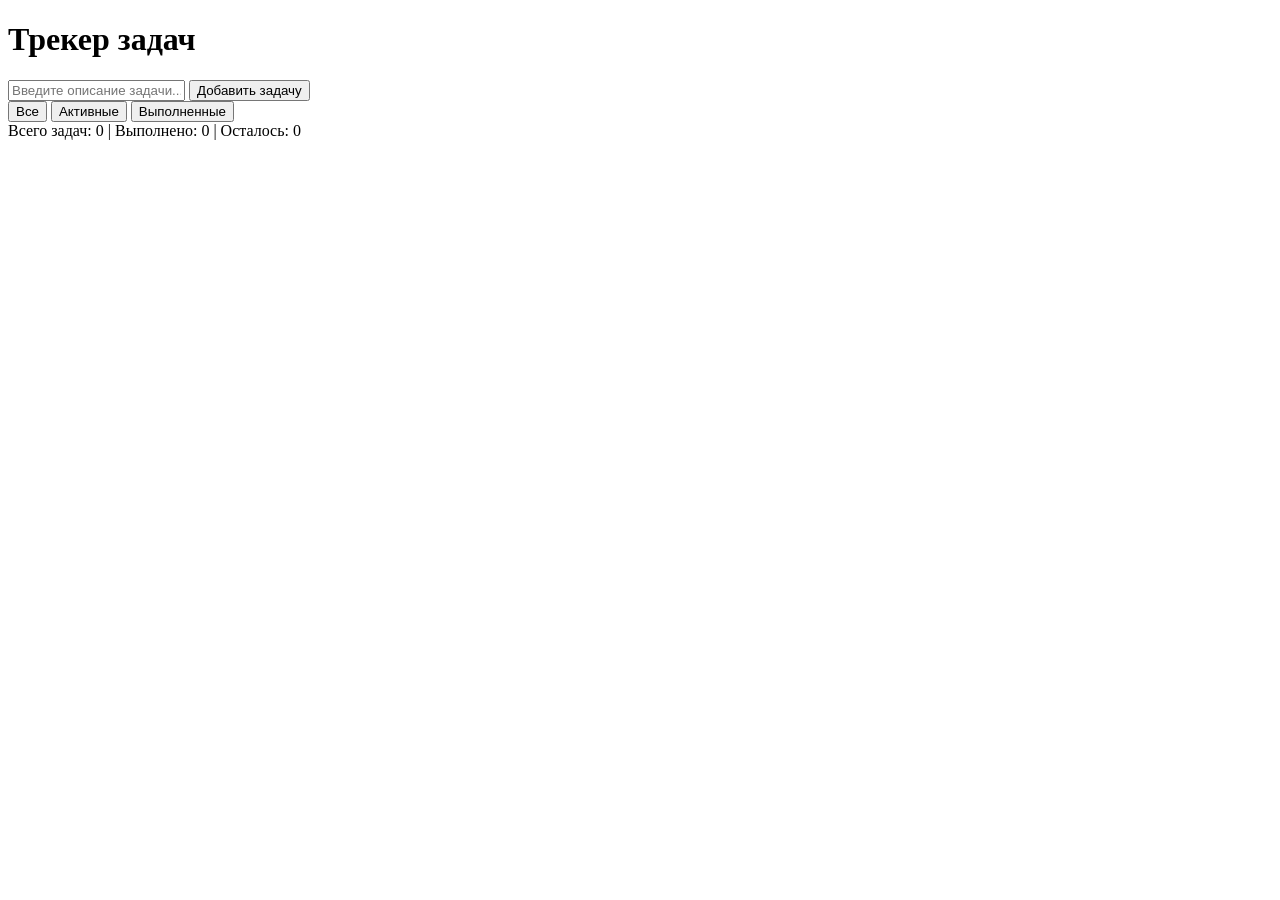
==== commit 35048843: "Update index.html" ====
--- a/index.html
+++ b/index.html
@@ -3,148 +3,40 @@
 <head>
     <meta charset="UTF-8">
     <meta name="viewport" content="width=device-width, initial-scale=1.0">
-    <title>Трекер задач со спринтом</title>
-    <style>
-        * {
-            margin: 0;
-            padding: 0;
-            box-sizing: border-box;
-        }
-        body {
-            font-family: Arial, sans-serif;
-            background: #f5f5f5;
-            padding: 20px;
-        }
-        .container {
-            max-width: 800px;
-            margin: 0 auto;
-            background: white;
-            border-radius: 10px;
-            padding: 20px;
-            box-shadow: 0 2px 10px rgba(0,0,0,0.1);
-        }
-        .form-group {
-            margin-bottom: 15px;
-        }
-        label {
-            display: block;
-            margin-bottom: 5px;
-            font-weight: bold;
-        }
-        input, select {
-            width: 100%;
-            padding: 10px;
-            border: 1px solid #ddd;
-            border-radius: 5px;
-        }
-        button {
-            background: #4CAF50;
-            color: white;
-            border: none;
-            padding: 10px 20px;
-            border-radius: 5px;
-            cursor: pointer;
-            margin-right: 10px;
-        }
-        .hidden {
-            display: none;
-        }
-        .task-card {
-            border: 1px solid #eee;
-            padding: 15px;
-            margin-bottom: 10px;
-            border-radius: 5px;
-            background: #fafafa;
-        }
-        .status-in-progress {
-            color: #FF9800;
-        }
-        .status-done {
-            color: #4CAF50;
-            text-decoration: line-through;
-        }
-        .sprint-section {
-            margin-top: 30px;
-            padding: 15px;
-            background: #e3f2fd;
-            border-radius: 5px;
-        }
-    </style>
+    <title>Трекер задач</title>
+    <link rel="stylesheet" href="style.css">
 </head>
 <body>
     <div class="container">
-        <!-- Экран регистрации -->
-        <div id="authScreen">
-            <h1>Регистрация в Трекере задач</h1>
-            <div class="form-group">
-                <label>Роль</label>
-                <select id="userRole">
-                    <option value="manager">Руководитель</option>
-                    <option value="executor">Исполнитель</option>
-                </select>
-            </div>
-            <div class="form-group">
-                <label>Команда</label>
-                <select id="teamSelect">
-                    <!-- Команды будут добавляться динамически -->
-                </select>
-                <button type="button" id="createTeamBtn">Создать новую команду</button>
-            </div>
-            <div class="form-group">
-                <label>Никнейм</label>
-                <input type="text" id="nickname" placeholder="Введите никнейм">
-            </div>
-            <div class="form-group">
-                <label>Последние 4 цифры телефона</label>
-                <input type="text" id="phoneLast4" placeholder="XXXX">
-            </div>
-            <button id="registerBtn">Зарегистрироваться</button>
+        <header>
+            <h1>Трекер задач</h1>
+        </header>
+
+        <!-- Форма добавления задачи -->
+        <div class="add-task">
+            <input type="text" id="taskInput" placeholder="Введите описание задачи...">
+            <button id="addTaskBtn">Добавить задачу</button>
         </div>
 
-        <!-- Основной интерфейс -->
-        <div id="mainApp" class="hidden">
-            <h1>Трекер задач — <span id="currentTeam"></span></h1>
-            <p>Привет, <span id="userName"></span> (<span id="userRoleDisplay"></span>)</p>
+        <!-- Фильтры -->
+        <div class="filters">
+            <button class="filter-btn active" data-filter="all">Все</button>
+            <button class="filter-btn" data-filter="active">Активные</button>
+            <button class="filter-btn" data-filter="completed">Выполненные</button>
+        </div>
 
-            <!-- Создание задачи -->
-            <div class="form-group">
-                <h3>Создать задачу</h3>
-                <div class="form-group">
-                    <label>Описание задачи</label>
-                    <textarea id="taskDescription" rows="3"></textarea>
-                </div>
-                <div class="form-group">
-                    <label>Срок выполнения</label>
-                    <input type="date" id="taskDueDate">
-                </div>
-                <div class="form-group" id="assigneeSection">
-                    <label>Исполнитель</label>
-                    <select id="taskAssignee">
-                <!-- Исполнители будут добавляться динамически -->
-            </select>
-        </div>
-        <button id="createTaskBtn">Создать задачу</button>
-    </div>
-
-    <!-- Список задач -->
-    <div>
-        <h3>Мои задачи</h3>
-        <div id="tasksList">
+        <!-- Список задач -->
+        <div id="tasksList" class="tasks-list">
             <!-- Задачи будут добавляться динамически -->
         </div>
-    </div>
 
-    <!-- Спринт -->
-    <div class="sprint-section">
-        <h3>Текущий спринт</h3>
-        <p id="sprintInfo">Спринт не создан</p>
-        <button id="startSprintBtn">Начать новый спринт</button>
-        <div id="sprintTasksList">
-            <!-- Задачи спринта будут добавляться динамически -->
+        <!-- Статистика -->
+        <div class="stats">
+            Всего задач: <span id="totalCount">0</span> |
+            Выполнено: <span id="completedCount">0</span> |
+            Осталось: <span id="remainingCount">0</span>
         </div>
     </div>
-</div>
-</div>
-<script src="app.js"></script>
+    <script src="app.js"></script>
 </body>
 </html>
--- a/style.css
+++ b/style.css
@@ -0,0 +1,258 @@
+Разберу CSS‑код: найду ошибки, предложу исправления и дам рекомендации по улучшению.
+
+## Найденные проблемы
+
+1. **Синтаксическая ошибка в селекторе**. В начале файла есть фрагмент `* { ...`, который обрывается на строке `.task-description` — похоже на опечатку или незавершённую вставку кода.
+2. **Ошибки в свойствах CSS**:
+   * `font-size` → должно быть `font-size`;
+   * `font-weight` → должно быть `font-weight`;
+   * `word-break` → корректное свойство — `word-wrap` или `overflow-wrap`.
+3. **Некорректное значение в `.sprint-section`**. Строка `margin-top: 0;` оборвана и содержит лишний `;`.
+4. **Дублирование стилей**. Несколько блоков задают похожие тени (`box-shadow`) и скругления (`border-radius`).
+5. **Избыточные селекторы**. Некоторые правила слишком специфичны и могут усложнить поддержку.
+6. **Отсутствие стилей для новых элементов**. В JS‑коде появились `.sprint-card`, `.member-card`, `.priority-badge` и другие, но в CSS их нет.
+7. **Недостаточная адаптивность**. Для экранов меньше 480 px стили есть, но можно расширить диапазон.
+8. **Нет состояний для интерактивных элементов**. Нет стилей для `:hover`, `:focus`, отключённых кнопок.
+9. **Жёсткие фиксированные размеры**. Например, `min-width: 150px` в `.sprint-controls input` может нарушить вёрстку на маленьких экранах.
+10. **Неоптимальная организация**. Стили не сгруппированы по логическим блокам, что затрудняет чтение.
+
+---
+
+## Исправленная и улучшенная версия CSS
+
+```css
+/* Сброс стилей и базовые настройки */
+* {
+  margin: 0;
+  padding: 0;
+  box-sizing: border-box;
+  -webkit-tap-highlight-color: transparent;
+}
+
+body {
+  font-family: -apple-system, BlinkMacSystemFont, 'Segoe UI', Roboto, 'Helvetica Neue', Arial, sans-serif;
+  background: linear-gradient(135deg, #667eea 0%, #764ba2 100%);
+  min-height: 100vh;
+  padding: 12px;
+  color: #333;
+}
+
+.container {
+  max-width: 100%;
+  margin: 0 auto;
+}
+
+/* Общие утилиты */
+.hidden {
+  display: none;
+}
+
+/* Модальное окно авторизации */
+.modal {
+  display: flex;
+  position: fixed;
+  top: 0;
+  left: 0;
+  width: 100%;
+  height: 100%;
+  background: rgba(0, 0, 0, 0.5);
+  z-index: 1000;
+  justify-content: center;
+  align-items: center;
+  padding: 16px;
+}
+
+.modal.hidden {
+  display: none;
+}
+
+.modal-content {
+  background: white;
+  padding: 24px 20px;
+  border-radius: 20px;
+  max-width: 100%;
+  width: 100%;
+  max-height: 90vh;
+  overflow-y: auto;
+  box-shadow: 0 20px 60px rgba(0, 0, 0, 0.3);
+}
+
+.modal-content h2 {
+  margin-bottom: 20px;
+  color: #333;
+  font-size: 24px;
+}
+
+/* Шапка приложения */
+.header {
+  background: white;
+  border-radius: 15px;
+  padding: 16px;
+  margin-bottom: 16px;
+  box-shadow: 0 4px 15px rgba(0, 0, 0, 0.1);
+}
+
+.header h1 {
+  font-size: 20px;
+  margin-bottom: 8px;
+}
+
+.user-info {
+  display: flex;
+  flex-wrap: wrap;
+  gap: 10px;
+  align-items: center;
+  justify-content: space-between;
+  margin-top: 8px;
+}
+
+.team-info {
+  font-size: 12px;
+  color: #888;
+  word-wrap: break-word;
+}
+
+.user-details {
+  font-size: 12px;
+  font-weight: normal;
+  word-wrap: break-word;
+}
+
+.role-badge {
+  padding: 6px 12px;
+  border-radius: 20px;
+  font-weight: bold;
+  font-size: 12px;
+  background: #667eea;
+  color: white;
+  display: inline-block;
+}
+
+/* Кнопки */
+button {
+  padding: 12px 16px;
+  border-radius: 10px;
+  font-size: 14px;
+  font-weight: 600;
+  background: #667eea;
+  color: white;
+  border: none;
+  cursor: pointer;
+  transition: all 0.2s;
+  width: 100%;
+  -webkit-appearance: none;
+}
+
+button:active {
+  transform: scale(0.98);
+}
+
+button:hover:not(:disabled) {
+  background: #5a6fd8;
+}
+
+button:focus {
+  outline: 2px solid #667eea;
+  outline-offset: 2px;
+}
+
+button.danger {
+  background: #e53e3e;
+}
+
+button.danger:hover:not(:disabled) {
+  background: #d3302f;
+}
+
+button.success {
+  background: #48bb78;
+}
+
+button.success:hover:not(:disabled) {
+  background: #38a169;
+}
+
+button.warning {
+  background: #ed8936;
+}
+
+button.secondary {
+  background: #718096;
+}
+
+/* Формы */
+input, textarea, select {
+  padding: 12px;
+  border: 1px solid #ddd;
+  border-radius: 10px;
+  font-size: 16px;
+  width: 100%;
+  -webkit-appearance: none;
+  font-family: inherit;
+  transition: border-color 0.2s;
+}
+
+input:focus, textarea:focus, select:focus {
+  border-color: #667eea;
+  outline: none;
+}
+
+textarea {
+  resize: vertical;
+  min-height: 80px;
+}
+
+.form-group {
+  margin-bottom: 15px;
+}
+
+.form-group label {
+  display: block;
+  margin-bottom: 6px;
+  font-weight: 600;
+  color: #333;
+  font-size: 14px;
+}
+
+/* Основной интерфейс */
+.main-content {
+  display: flex;
+  flex-direction: column;
+  gap: 16px;
+}
+
+/* Секции задач */
+.task-section {
+  background: white;
+  border-radius: 15px;
+  padding: 16px;
+  box-shadow: 0 4px 15px rgba(0, 0, 0, 0.1);
+}
+
+.task-section h2 {
+  font-size: 18px;
+  margin-bottom: 16px;
+}
+
+.task-list {
+  max-height: 60vh;
+  overflow-y: auto;
+  -webkit-overflow-scrolling: touch;
+}
+
+.task-card {
+  background: #f7f9fc;
+  border-left: 4px solid #667eea;
+  padding: 12px;
+  margin-bottom: 12px;
+  border-radius: 10px;
+  transition: all 0.2s;
+}
+
+.task-card:active {
+  transform: scale(0.99);
+}
+
+.task-header {
+  display: flex;
+  justify-content: space
